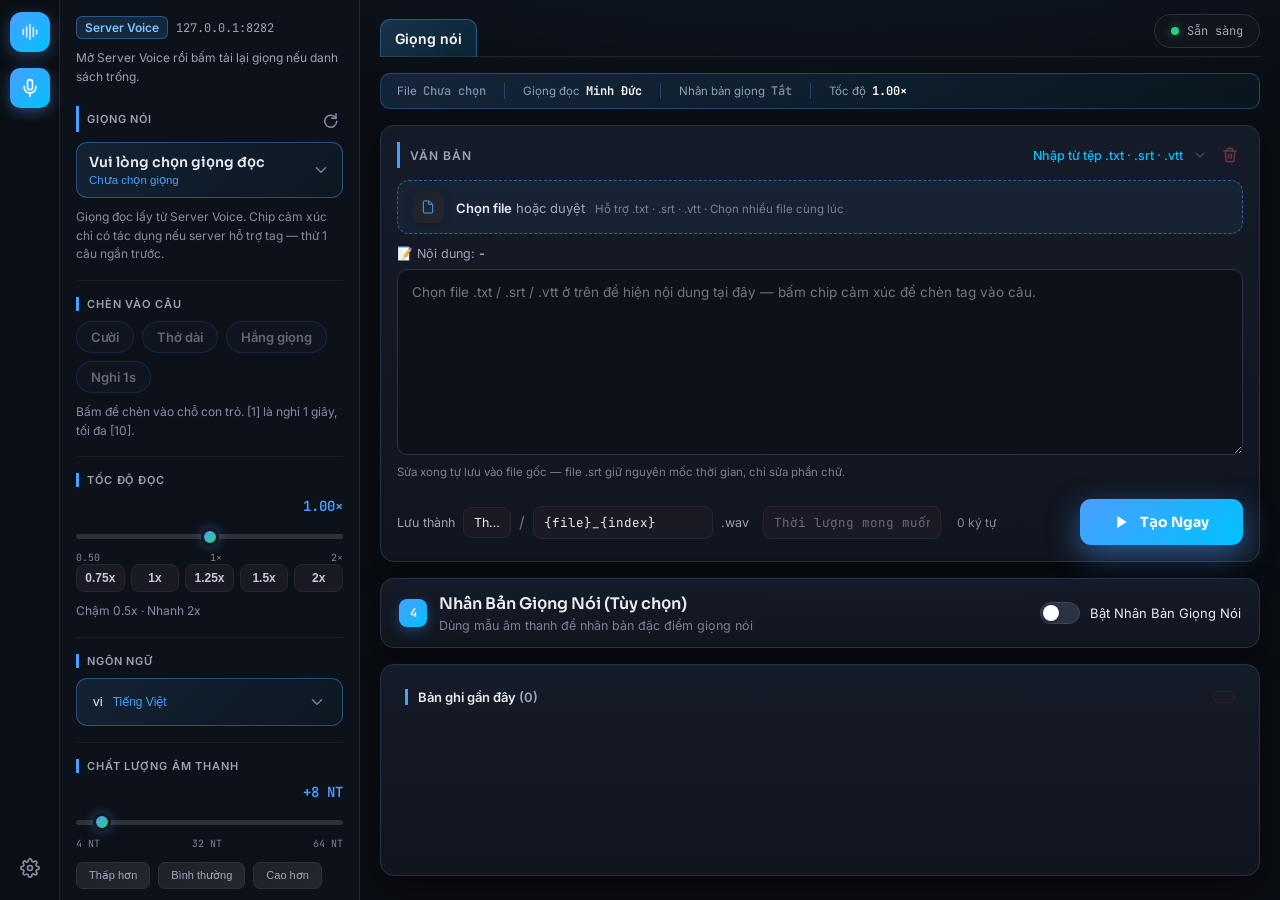
==== web/index.html @ 79638569 "Ghi chu Server Voice chi con cau mo server va tai lai giong" ====
<!DOCTYPE html>
<html lang="vi">

<head>
  <meta charset="UTF-8">
  <meta name="viewport" content="width=device-width, initial-scale=1.0">
  <link rel="preconnect" href="https://fonts.googleapis.com">
  <link
    href="https://fonts.googleapis.com/css2?family=Sora:wght@400;500;600;700&family=Inter:wght@400;500;600&family=JetBrains+Mono:wght@400;500;600&display=swap"
    rel="stylesheet">
  <link rel="stylesheet" href="css/style.css" />
  <link rel="stylesheet" href="css/dialog.css" />
  <link rel="stylesheet" href="https://cdnjs.cloudflare.com/ajax/libs/font-awesome/6.7.2/css/all.min.css">

  <style>
    body {
      opacity: 0;
      transition: opacity 0.4s ease-in;
    }

    body.loaded {
      opacity: 1;
    }
  </style>
</head>

<body>
  <div class="app rs-scope vn-app">

    <!-- Rail trái kiểu app VieNeu -->
    <aside class="vn-rail">
      <div class="brand-mark vn-rail-logo">
        <svg viewBox="0 0 24 24" fill="none">
          <path d="M8 6v12M4 9v6M12 3v18M16 7v10M20 10v4" stroke="currentColor" stroke-width="2" stroke-linecap="round" />
        </svg>
      </div>
      <button type="button" class="vn-rail-btn active" title="Giọng nói">
        <svg viewBox="0 0 24 24" fill="none" stroke="currentColor" stroke-width="2" stroke-linecap="round" stroke-linejoin="round"><path d="M12 2a3 3 0 0 1 3 3v6a3 3 0 0 1-6 0V5a3 3 0 0 1 3-3z"/><path d="M19 10v1a7 7 0 0 1-14 0v-1"/><path d="M12 18v4"/></svg>
      </button>
      <div class="vn-rail-spacer"></div>
      <button type="button" class="vn-rail-btn" title="Cài đặt" onclick="showFolderDialog()">
        <svg viewBox="0 0 24 24" fill="none" stroke="currentColor" stroke-width="2" stroke-linecap="round" stroke-linejoin="round"><circle cx="12" cy="12" r="3"/><path d="M19.4 15a1.65 1.65 0 0 0 .33 1.82l.06.06a2 2 0 1 1-2.83 2.83l-.06-.06a1.65 1.65 0 0 0-1.82-.33 1.65 1.65 0 0 0-1 1.51V21a2 2 0 1 1-4 0v-.09A1.65 1.65 0 0 0 9 19.4a1.65 1.65 0 0 0-1.82.33l-.06.06a2 2 0 1 1-2.83-2.83l.06-.06a1.65 1.65 0 0 0 .33-1.82 1.65 1.65 0 0 0-1.51-1H3a2 2 0 1 1 0-4h.09A1.65 1.65 0 0 0 4.6 9a1.65 1.65 0 0 0-.33-1.82l-.06-.06a2 2 0 1 1 2.83-2.83l.06.06a1.65 1.65 0 0 0 1.82.33H9a1.65 1.65 0 0 0 1-1.51V3a2 2 0 1 1 4 0v.09a1.65 1.65 0 0 0 1 1.51 1.65 1.65 0 0 0 1.82-.33l.06-.06a2 2 0 1 1 2.83 2.83l-.06.06a1.65 1.65 0 0 0-.33 1.82V9a1.65 1.65 0 0 0 1.51 1H21a2 2 0 1 1 0 4h-.09a1.65 1.65 0 0 0-1.51 1z"/></svg>
      </button>
    </aside>

    <!-- Sidebar trái kiểu app VieNeu -->
    <aside class="vn-sidebar">
      <div class="vn-server">
        <span class="vn-badge">Server Voice</span>
        <span class="vn-server-addr">127.0.0.1:8282</span>
      </div>
      <div class="vn-server-note">Mở Server Voice rồi bấm tải lại giọng nếu danh sách trống.</div>

      <section class="vn-sec">
        <div class="vn-sec-title">Giọng nói <span id="voiceCount"></span><div class="voice-reload-btn" onclick="ReloadCloneVoice()" title="Tải lại danh sách giọng">
                  <svg width="20" height="20" viewBox="0 0 24 24" fill="none" xmlns="http://www.w3.org/2000/svg">
                    <path d="M20 11a8 8 0 1 0 1 4" stroke="currentColor" stroke-width="2" stroke-linecap="round"></path>
                    <path d="M20 5v6h-6" stroke="currentColor" stroke-width="2" stroke-linecap="round" stroke-linejoin="round"></path>
                  </svg>
                </div></div>
<div class="voice-dropdown" id="voiceDropdown" style="display: flex; justify-content: center; align-items: center;">
                <button type="button" class="voice-select-btn" id="voiceSelectBtn" onclick="toggleVoiceDropdown()">
                  <span class="voice-select-current">
                    <span class="voice-select-name" id="voiceSelectName">Vui lòng chọn giọng đọc</span>
                    <span class="voice-select-tag" id="voiceSelectTag">Chưa chọn giọng</span>
                  </span>
                  <svg class="voice-select-chevron" viewBox="0 0 24 24" fill="none">
                    <path d="M6 9l6 6 6-6" stroke="currentColor" stroke-width="2" stroke-linecap="round"
                      stroke-linejoin="round" />
                  </svg>
                </button>
                <div class="voice-select-panel" id="voiceCloneSelectPanel">
                </div>
                
              </div>
        <div class="vn-sec-desc">Giọng đọc lấy từ Server Voice. Chip cảm xúc chỉ có tác dụng nếu server hỗ trợ tag — thử 1 câu ngắn trước.</div>
      </section>

      <section class="vn-sec">
        <div class="vn-sec-title">Chèn vào câu</div>
<div class="emotion-chips">
                <button type="button" class="emotion-chip" onclick="insertEmotionTag('[cười]')" disabled>Cười</button>
                <button type="button" class="emotion-chip" onclick="insertEmotionTag('[thở dài]')" disabled>Thở dài</button>
                <button type="button" class="emotion-chip" onclick="insertEmotionTag('[hắng giọng]')" disabled>Hắng giọng</button>
                <button type="button" class="emotion-chip" onclick="insertEmotionTag('[1]')" disabled>Nghỉ 1s</button>
              </div>
        <div class="vn-sec-desc">Bấm để chèn vào chỗ con trỏ. [1] là nghỉ 1 giây, tối đa [10].</div>
      </section>

      <section class="vn-sec">
        <div class="vn-sec-title">Tốc độ đọc</div>
<div class="slider-block" id="speedBlock" style="padding: 0 10px 0 10px;">
                  <div class="field-top">
                    <span class="slider-value" id="speedVal">1.00×</span>
                  </div>
                  <input type="range" id="speedSlider" min="0.0" max="2" step="0.05" value="1"
                    oninput="updateSpeed(this.value)">
                  <div class="slider-scale"><span>0.50</span><span>1×</span><span>2×</span></div>
                  <div class="vn-presets">
                    <button type="button" class="vn-preset" onclick="setSpeed(0.75)">0.75x</button>
                    <button type="button" class="vn-preset" onclick="setSpeed(1)">1x</button>
                    <button type="button" class="vn-preset" onclick="setSpeed(1.25)">1.25x</button>
                    <button type="button" class="vn-preset" onclick="setSpeed(1.5)">1.5x</button>
                    <button type="button" class="vn-preset" onclick="setSpeed(2)">2x</button>
                  </div>
                </div>
        <div class="vn-sec-desc">Chậm 0.5x · Nhanh 2x</div>
      </section>

      

      

      <section class="vn-sec">
        <div class="vn-sec-title">Ngôn ngữ</div>
<div class="slider-block" id="speedBlock" style="padding: 0 10px 0 10px;">
                  <div class="voice-dropdown" id="voiceLagDropdown">
                <button type="button" class="voice-select-btn" id="lagSelectBtn" onclick="toggleLagDropdown()">
                  <span class="voice-select-current">
                    <span class="voice-select-lag" id="lagSelectName">vi</span>
                    <span class="voice-select-tag" id="lagSelectTag">Tiếng Việt</span>
                  </span>
                  <svg class="voice-select-chevron" viewBox="0 0 24 24" fill="none">
                    <path d="M6 9l6 6 6-6" stroke="currentColor" stroke-width="2" stroke-linecap="round"
                      stroke-linejoin="round" />
                  </svg>
                </button>
                <div class="voice-select-panel" id="voiceSelectPanel">
                  <div class="lag-option selected" data-lag="vi" data-tag="Tiếng Việt"
                    onclick="pickLag(this)"><span class="voice-name">Tiếng Việt</span></div>
                  <div class="lag-option" data-lag="en" data-tag="Tiếng Anh"
                    onclick="pickLag(this)"><span class="voice-name">Tiếng Anh</span></div>
                  <div class="lag-option" data-lag="ja" data-tag="Tiếng Nhật"
                    onclick="pickLag(this)"><span class="voice-name">Tiếng Nhật</span></div>
                  <div class="lag-option" data-lag="ko" data-tag="Tiếng Hàn"
                    onclick="pickLag(this)"><span class="voice-name">Tiếng Hàn</span></div>
                  <div class="lag-option" data-lag="id" data-tag="Tiếng Indonesia"
                    onclick="pickLag(this)"><span class="voice-name">Tiếng Indonesia</span></div>
                  <div class="lag-option" data-lag="zh" data-tag="Tiếng Trung"
                    onclick="pickLag(this)"><span class="voice-name">Tiếng Trung</span></div>
                  <div class="lag-option" data-lag="th" data-tag="Tiếng Thái"
                    onclick="pickLag(this)"><span class="voice-name">Tiếng Thái</span></div>
                

                </div>
              </div>
                </div>
      </section>

      <section class="vn-sec">
        <div class="vn-sec-title">Chất lượng âm thanh</div>
<div class="slider-block">
                  <div class="field-top">
                    <span class="slider-value" id="numStepVal">+8 NT</span>
                  </div>
                  <input type="range" id="NumStepSlider" min="4" max="64" step="1" value="8"
                    oninput="updateNumStep(this.value)">
                  <div class="slider-scale"><span>4 NT</span><span>32 NT</span><span>64 NT</span></div>
                  <div class="preset-row">
                    <button class="preset-btn" onclick="setNumStep(6)">Thấp hơn</button>
                    <button class="preset-btn" onclick="setNumStep(32)">Bình thường</button>
                    <button class="preset-btn" onclick="setNumStep(40)">Cao hơn</button>
                  </div>
                </div>
      </section>
    </aside>

    <!-- Cột chính kiểu app VieNeu -->
    <main class="vn-main">
      <div class="vn-tabs">
        <button type="button" class="vn-tab active">Giọng nói</button>
        <div class="vn-tabs-right">
<div class="status-pill"><span class="status-dot" id="statusDot"></span><span id="statusText">Sẵn sàng</span>
        </div>
        </div>
      </div>

      <div class="vn-summary">
<div class="summary-row">
            <span class="summary-label">File</span>
            <span class="summary-value muted" id="sumFile">Chưa chọn</span>
          </div>
<div class="summary-row">
            <span class="summary-label">Giọng đọc</span>
            <span class="summary-value" id="sumVoice">Minh Đức</span>
          </div>
<div class="summary-row">
            <span class="summary-label">Nhân bản giọng</span>
            <span class="summary-value muted" id="sumClone">Tắt</span>
          </div>

<div class="summary-row">
            <span class="summary-label">Tốc độ</span>
            <span class="summary-value" id="sumSpeed">1.00×</span>
          </div>



      </div>

      <section class="vn-text-card">
        <div class="vn-text-head">
          <span>Văn bản</span>
          <div class="vn-text-actions">
            <a class="vn-import-link" onclick="pickFileSub()">Nhập từ tệp .txt · .srt · .vtt</a>
            <button type="button" id="btnExpandFileList" class="vn-head-icon-btn" title="Xem toàn bộ danh sách" onclick="toggleFileListExpand(event)" disabled>
              <svg viewBox="0 0 24 24" fill="none" stroke="currentColor" stroke-width="2.4" stroke-linecap="round" stroke-linejoin="round"><path d="M6 9l6 6 6-6"/></svg>
            </button>
            <button type="button" id="btnDeleteAllFiles" class="vn-head-icon-btn danger" title="Xóa tất cả file" onclick="clearFile(event)" disabled>
              <svg viewBox="0 0 24 24" fill="none" stroke="currentColor" stroke-width="2.4" stroke-linecap="round" stroke-linejoin="round"><path d="M3 6h18"/><path d="M8 6V4a2 2 0 0 1 2-2h4a2 2 0 0 1 2 2v2"/><path d="M19 6l-1 14a2 2 0 0 1-2 2H8a2 2 0 0 1-2-2L5 6"/><path d="M10 11v6"/><path d="M14 11v6"/></svg>
            </button>
          </div>
        </div>
<div class="dropzone" id="dropzone" onclick="pickFileSub()">
              <div id="dzEmpty" style="display:flex;align-items:center;gap:12px;width:100%;">
                <div class="dz-icon">
                  <svg viewBox="0 0 24 24" fill="none">
                    <path d="M14 3H6a1 1 0 00-1 1v16a1 1 0 001 1h12a1 1 0 001-1V8l-5-5z" stroke="currentColor"
                      stroke-width="1.5" />
                    <path d="M13 3v5h5" stroke="currentColor" stroke-width="1.5" />
                  </svg>
                </div>
                <div>
                  <div class="dz-text-main"><b>Chọn file</b> hoặc duyệt</div>
                  <div class="dz-hint">Hỗ trợ .txt · .srt · .vtt · Chọn nhiều file cùng lúc</div>
                </div>
              </div>
              
              <div id="dzFilledList" style="display:none; flex-direction:column; width:100%; gap:8px;"></div>
            </div>
<div class="content-editor" id="contentEditorWrap">
              <div class="content-editor-head">
                <span class="content-editor-title">📝 Nội dung: <b id="contentEditorFile">-</b></span>
                <span class="content-editor-saved" id="contentEditorSaved"></span>
              </div>
              <textarea id="contentEditor" rows="6" spellcheck="false"
                placeholder="Chọn file .txt / .srt / .vtt ở trên để hiện nội dung tại đây — bấm chip cảm xúc để chèn tag vào câu."></textarea>
              <div class="content-editor-note">Sửa xong tự lưu vào file gốc — file .srt giữ nguyên mốc thời gian, chỉ sửa phần chữ.</div>
            </div>
        <div class="vn-save-row">
          <div class="vn-save-left">
            <span class="vn-save-label">Lưu thành</span>
            <span class="vn-save-folder" id="outputPath">Thư mục chính</span>
            <span class="vn-save-sep">/</span>
            <input type="text" class="vn-filename" id="namePattern" value="{file}_{index}" spellcheck="false">
            <span class="vn-save-ext">.wav</span>
            <input type="text" class="vn-duration-mini" id="durationInputSave" placeholder="Thời lượng mong muốn" title="Thời lượng mong muốn — vd: 1:30 hoặc 90 (giây)" spellcheck="false" oninput="syncDurationFromSave(this.value)">
          </div>
          <div class="vn-save-right">
            <span class="vn-charcount" id="charCount">0 ký tự</span>
<div class="wave idle" id="wave"></div>
<button class="generate-btn vn-generate" id="genBtn" onclick="runGenerate()">
            <svg viewBox="0 0 24 24" fill="none">
              <path d="M5 3l14 9-14 9V3z" fill="currentColor" />
            </svg>
            <span id="genLabel">Tạo Ngay</span>
          </button>
          </div>
        </div>
        
      </section>

<div class="card vn-clone-full">
            <div class="card-head vn-clone-head">
              <div class="step-num">4</div>
              <div class="card-head-text">
                <div class="card-title">Nhân Bản Giọng Nói (Tùy chọn)</div>
                <div class="card-desc">Dùng mẫu âm thanh để nhân bản đặc điểm giọng nói</div>
              </div>
            
              <div class="vn-clone-toggles">
                <label class="clone-toggle">
              <input type="checkbox" id="enableClone" onchange="toggleClone()" />
              <span>Bật Nhân Bản Giọng Nói</span>
            </label>
                
              </div>
            </div>
              
            
            <div id="cloneForm">
              <div class="clone-form-inner">
              <div class="clone-box">
                <div class="clone-row">
                  <div class="clone-dropzone" onclick="pickCloneAudio()">
                <div id="cloneEmpty">
                  <div class="clone-file">
                    <div class="clone-icon">
                      <svg viewBox="0 0 24 24" fill="none" width="18" height="18">
                        <path d="M12 3v12" stroke="currentColor" stroke-width="2" stroke-linecap="round" />
                        <path d="M8 7h8" stroke="currentColor" stroke-width="2" />
                        <path d="M5 19h14" stroke="currentColor" stroke-width="2" />
                      </svg>
                    </div>
                    <div>
                      <div class="clone-name">Chọn Mẫu Âm Thanh</div>
                      <div class="clone-meta">.wav · .mp3 · .m4a</div>
                    </div>
                  </div>
                </div>
                <div id="cloneFilled" style="display:none">
                  <div class="clone-file">
                    <div class="clone-icon">
                      <svg viewBox="0 0 24 24" fill="none" width="18" height="18">
                        <path d="M9 18V5l12-2v13" stroke="currentColor" stroke-width="2" />
                        <circle cx="6" cy="18" r="3" stroke="currentColor" stroke-width="2" />
                      </svg>
                    </div>
                    <div>
                      <div class="clone-name" id="cloneFileName">-</div>
                      <div class="clone-meta" id="cloneFileMeta">-</div>
                    </div>
                  </div>
                </div>
              </div>
                  <textarea id="refText" class="name-pattern"
                  placeholder="Nhập nội dung được đọc trong mẫu âm thanh..."></textarea>
                </div>
              </div>
              <div class="clone-box">
                <label class="clone-toggle" style="margin-bottom: 10px;">
              <input type="checkbox" id="enableSaveClone" onchange="toggleSaveClone()" disabled />
              <span>Lưu Mẫu clone giọng</span>
            </label>
                <div id="cloneSaveFields">
                  <div class="clone-name-wrap">
                    <input type="text" class="rs-source-input" id="nameSaveClone"  placeholder="Nhập tên giọng nói"/>
                  </div>
                </div>
              </div>
            
              </div>
            </div>
          </div>

      <section class="vn-recent card">
        <div class="vn-recent-head">
          <span>Bản ghi gần đây <span id="recentCount">(0)</span></span>
          <span class="vn-recent-path" id="recentPath" title="Mở thư mục" onclick="openRecentFolder()"></span>
        </div>
        <div class="status-log active" id="statusLog">
<div class="progress-wrap" id="progressWrap">
              <div class="progress-label"><span id="progressText">Đang xử lý…</span><span id="progressPct">0%</span>
              </div>
              <div class="progress-track">
                <div class="progress-fill" id="progressFill"></div>
              </div>
            </div>
<div class="error-banner" id="errorBanner"></div>
        </div>
        <div class="vn-recent-list" id="recentList"></div>
      </section>

      

      
    </main>
  </div>


  <!--Dialog-->
  <div class="rs-modal" id="folderDialog">

    <div class="rs-modal-box">

      <div class="folder-item">
        <div class="folder-group-title" style="margin-bottom: 5px;">
          📦 Thư mục Download
        </div>

        <div class="folder-input-row">

          <input id="folderfolderDownload" readonly="">

          <button onclick="chooseFolder('folderfolderDownload')">
            Chọn
          </button>

          <button onclick="openFolder('folderfolderDownload')">
            Mở
          </button>

        </div>
      </div>
      <div class="folder-group folder-group-full" style="margin-bottom: 10px;">
          <div class="folder-item" style="margin-bottom: 0px;">
            <label>Gemini API key (dạng AQ. từ AI Studio)</label>
            <div class="folder-input-row">
              <select id="geminiModel" title="Model Gemini" style="height:36px;min-width:170px;background:#2b3140;color:#fff;border:1px solid #343b48;border-radius:8px;padding:0 8px;">
                <option value="gemini-3.7-flash" selected>Gemini 3.7 Flash</option>
                <option value="gemini-3.6-flash">Gemini 3.6 Flash</option>
              </select>
              <input id="geminiApiKey" type="password" placeholder="Dán key rồi bấm Lưu key" autocomplete="off">
              <button type="button" onclick="saveGeminiApiKey()">Lưu key</button>
            </div>
          </div>
        </div>
      <div class="folder-config-grid">

        <!-- Output -->
        <div class="folder-group">

          <div class="folder-group-title">
            📦 Thư mục Output
          </div>

          <div class="folder-item">
            <label>Render Video</label>

            <div class="folder-input-row">
              <input id="folderRenderVideo" readonly>

              <button onclick="chooseFolder('folderRenderVideo')">
                Chọn
              </button>

              <button onclick="openFolder('folderRenderVideo')">
                Mở
              </button>
            </div>
          </div>

          <div class="folder-item">
            <label>Trim Video</label>

            <div class="folder-input-row">
              <input id="folderTrimVideo" readonly>

              <button onclick="chooseFolder('folderTrimVideo')">
                Chọn
              </button>

              <button onclick="openFolder('folderTrimVideo')">
                Mở
              </button>
            </div>
          </div>

          <div class="folder-item">
            <label>Crop Video</label>

            <div class="folder-input-row">
              <input id="folderCropVideo" readonly>

              <button onclick="chooseFolder('folderCropVideo')">
                Chọn
              </button>

              <button onclick="openFolder('folderCropVideo')">
                Mở
              </button>
            </div>
          </div>
          <div class="folder-item">

            <label>Ghép Video</label>

            <div class="folder-input-row">

              <input id="folderMerge" readonly>

              <button onclick="chooseFolder('folderMerge')">
                Chọn
              </button>

              <button onclick="openFolder('folderMerge')">
                Mở
              </button>

            </div>

          </div>
        </div>


        <!-- Audio -->
        <div class="folder-group">

          <div class="folder-group-title">
            🎵 Âm thanh - Hình ảnh
          </div>

          <div class="folder-item">

            <label>Xuất Audio</label>

            <div class="folder-input-row">

              <input id="folderAudio" readonly>

              <button onclick="chooseFolder('folderAudio')">
                Chọn
              </button>

              <button onclick="openFolder('folderAudio')">
                Mở
              </button>

            </div>

          </div>
          <div class="folder-item">

            <label>Image từ Video</label>

            <div class="folder-input-row">

              <input id="folderFrame" readonly>

              <button onclick="chooseFolder('folderFrame')">
                Chọn
              </button>

              <button onclick="openFolder('folderFrame')">
                Mở
              </button>

            </div>

          </div>

          <div class="folder-item rs-disabled">

            <label>Dự phòng</label>

            <div class="folder-input-row">

              <input id="folderImageFromVideo" readonly>

              <button onclick="chooseFolder('folderImageFromVideo')">
                Chọn
              </button>

              <button onclick="openFolder('folderImageFromVideo')">
                Mở
              </button>

            </div>

          </div>

          <div class="folder-item">

            <label>Video từ Image</label>

            <div class="folder-input-row">

              <input id="folderVideoFromImage" readonly>

              <button onclick="chooseFolder('folderVideoFromImage')">
                Chọn
              </button>

              <button onclick="openFolder('folderVideoFromImage')">
                Mở
              </button>

            </div>

          </div>

        </div>


        <!-- Subtitle -->
        <div class="folder-group">

          <div class="folder-group-title" style="margin-bottom: 10px;">
            💬 Subtitle
          </div>

          <div class="folder-item">



            <div class="folder-input-row">

              <input id="folderSubtitle" readonly>

              <button onclick="chooseFolder('folderSubtitle')">
                Chọn
              </button>

              <button onclick="openFolder('folderSubtitle')">
                Mở
              </button>

            </div>

          </div>

        </div>


        <!-- Image -->
        <div class="folder-group">

          <div class="folder-group-title" style="margin-bottom: 10px;">
            🖼 Voice -Subtitle
          </div>
          <div class="folder-item">
            <div class="folder-input-row">

              <input id="folderVoiceSubtitle" readonly>

              <button onclick="chooseFolder('folderVoiceSubtitle')">
                Chọn
              </button>

              <button onclick="openFolder('folderVoiceSubtitle')">
                Mở
              </button>

            </div>



          </div>


        </div>



        <div class="folder-option">

          <label>

            <input type="checkbox" id="autoSubFolder">

            Tự động tạo thư mục con theo tên Project

          </label>

        </div>

        <div class="folder-footer">

          <button class="rs-btn rs-btn-danger" onclick="closeFolderDialog()">
            Hủy
          </button>

          <button class="rs-btn rs-btn-primary" onclick="saveFolderConfig()">
            Lưu cấu hình
          </button>

        </div>
      </div>
    </div>
  </div>
  <!--Dialog Confim-->
  <div class="rs-dialog" id="confirmDialog">
    <div class="rs-dialog-box">
      <div class="rs-dialog-title">Xác nhận</div>

      <div class="rs-dialog-body">
        Bạn có chắc muốn xóa tất cả nội dung?
      </div>

      <div class="rs-dialog-actions">
        <button class="rs-btn-confim rs-btn-cancel" id="confirmCancel">
          Hủy
        </button>

        <button class="rs-btn-confim rs-btn-danger" id="confirmOk">
          Xóa
        </button>
      </div>
    </div>
  </div>
  <!--Dialog OK-->
  <div class="rs-dialog" id="okDialog">
    <div class="rs-dialog-box">
      <div class="rs-dialog-title">Thông báo!</div>

      <div class="rs-dialog-body">
        Bạn có chắc muốn xóa tất cả nội dung?
      </div>

      <div class="rs-dialog-actions">
        <button class="rs-btn-confim rs-btn-danger" id="okCancel">
          Hủy
        </button>

        <button class="rs-btn-confim  rs-btn-primary" id="okOk">
          OK
        </button>
      </div>
    </div>
  </div>
  <div id="rsToast" class="rs-toast" role="status" aria-live="polite"></div>

  <!--EDIT Dialog-->

  <!--ADD PhanCanh-->
  <!--ADD PhanCanh-->
  <script>
    let systemFonts = [];
    let apiReady = false;
    // async function waitPywebview() {

    //     while (!window.pywebview || !window.pywebview.api) {
    //         await new Promise(r => setTimeout(r, 500));
    //     }

    //     systemFonts = await pywebview.api.get_system_fonts();

    //     console.log("Fonts:", systemFonts);
    // }
    async function loadFonts() {
        if (apiReady) return; // tránh gọi 2 lần
        apiReady = true;
        try {
            systemFonts = await window.pywebview.api.get_system_fonts();
            console.log("Fonts:", systemFonts);
           await getCloneConfig()
           try {
               const fc = await window.pywebview.api.get_folder_config();
               const out = fc && fc.voice_subtitle ? fc.voice_subtitle : '';
               const op = document.getElementById('outputPath');
               if (op && out) op.textContent = out;
               const rp = document.getElementById('recentPath');
               if (rp && out) rp.textContent = out;
           } catch (e) {}
           if (typeof refreshRecentList === 'function') refreshRecentList();
            // onFontsLoaded(); // gọi hàm xử lý UI của bạn ở đây
        } catch (err) {
            apiReady = false; // cho phép thử lại nếu lỗi
        }
    }
  window.addEventListener("pywebviewready", loadFonts);

    window.addEventListener("DOMContentLoaded", () => {

        requestAnimationFrame(() => {
            document.body.classList.add("loaded");
        });

    });
  </script>
  <script src="/js/main.js"></script>
  <!-- <script src="https://unpkg.com/moveable/dist/moveable.min.js"></script> -->


  <script>

    async function getCloneConfig() {


      try {

        // gọi python lấy config
        let config = await window.pywebview.api.get_clone_config();
        if (config) {
            renderCloneVoices(config);
        }
      }
      catch (e) {
          showCheck("Sever Voice chưa được mở. Vui lòng tắt app. Mở Sever rồi mở lại App để sử dụng!", () => {
        });

      }
    }

    async function showFolderDialog() {


      try {

        // gọi python lấy config
        let config = await window.pywebview.api.get_folder_config();


        if (config) {

          document.getElementById("folderfolderDownload").value =
            config.download_video || "";

          document.getElementById("folderRenderVideo").value =
            config.render_video || "";


          document.getElementById("folderTrimVideo").value =
            config.trim_video || "";


          document.getElementById("folderCropVideo").value =
            config.crop_video || "";


          document.getElementById("folderAudio").value =
            config.audio || "";


          document.getElementById("folderSubtitle").value =
            config.subtitle || "";


          document.getElementById("folderFrame").value =
            config.frame_image || "";


          document.getElementById("folderImageFromVideo").value =
            config.image_from_video || "";


          document.getElementById("folderVideoFromImage").value =
            config.video_from_image || "";


          document.getElementById("folderMerge").value =
            config.merge_video || "";

          document.getElementById("folderVoiceSubtitle").value =
            config.voice_subtitle || "";
          document.getElementById("autoSubFolder").checked =
            config.auto_sub_folder || false;


        }

        if (typeof loadTranslateSettings === "function") {
          await loadTranslateSettings();
        }

      }
      catch (e) {

        console.error("Load folder config error:", e);

      }



      // cuối cùng mới mở dialog
      document
        .getElementById("folderDialog")
        .classList.add("show");

    }
    function closeFolderDialog() {

      document
        .getElementById("folderDialog")
        .classList.remove("show");

    }
    async function saveFolderConfig() {

      let config = {
        download_video: document.getElementById("folderfolderDownload").value,
        render_video: document.getElementById("folderRenderVideo").value,
        trim_video: document.getElementById("folderTrimVideo").value,
        crop_video: document.getElementById("folderCropVideo").value,
        audio: document.getElementById("folderAudio").value,
        subtitle: document.getElementById("folderSubtitle").value,
        frame_image: document.getElementById("folderFrame").value,
        image_from_video: document.getElementById("folderImageFromVideo").value,
        video_from_image: document.getElementById("folderVideoFromImage").value,
        merge_video: document.getElementById("folderMerge").value,
        voice_subtitle: document.getElementById("folderVoiceSubtitle").value,
        auto_sub_folder: document.getElementById("autoSubFolder").checked,

      };


      console.log(config);


      let result = await window.pywebview.api.save_folder_config(config);


      if (result) {


        closeFolderDialog();

      }
      else {


      }

    }


    async function chooseFolder(id) {

      const path = await window.pywebview.api.pick_output_folder();

      if (path) {

        document.getElementById(id).value = path;

      }

    }
    async function openFolder(id) {

      const path = document.getElementById(id).value;

      if (path) {

        await window.pywebview.api.open_folder(path);

      }

    }
    function showNote(){
        showConfirm("Chưa có đâu. Đợi đi em zai", () => {
        // e.preventDefault();
    });
    }

      
  </script>

</body>

</html>
---- web/css/style.css ----
:root{
    --bg-primary:#0f1419;
    --bg-secondary:#1c1f26;
    --bg-tertiary:#24272d;
    --panel:#16191e;
    --panel-hover:#1e2129;
    --border-primary:#2d3139;
    --border-secondary:#1f2329;
    --text-primary:#e8eaef;
    --text-secondary:#a0a8b8;
    --text-tertiary:#7a8291;
    --accent-blue:#4a9eff;
    --accent-blue-dark:#2980ff;
    --accent-cyan:#00c2ff;
    --accent-teal:#26d07c;
    --accent-amber:#ffb338;
    --accent-red:#ff6b6b;
    --shadow-sm:0 2px 8px rgba(0,0,0,0.25);
    --shadow-md:0 8px 24px rgba(0,0,0,0.35);
    --shadow-lg:0 16px 48px rgba(0,0,0,0.45);
    --transition-fast:0.12s ease;
    --transition-smooth:0.3s ease;
  }

  * {
    box-sizing: border-box;
    margin: 0;
    padding: 0;
  }

  html, body {
    height: 100%;
    width: 100%;
    overflow: hidden;
  }

  body {
    background: linear-gradient(135deg, var(--bg-primary) 0%, #1a1f2e 50%, var(--bg-primary) 100%);
    color: var(--text-primary);
    font-family: 'Inter', sans-serif;
    -webkit-font-smoothing: antialiased;
    -moz-osx-font-smoothing: grayscale;
    display: flex;
    flex-direction: column;
  }
a[href] {
    color: #00c2ff;
    text-decoration: none;
    transition: all var(--transition-fast);
  }
  .app {
    flex: 1;
    display: flex;
    flex-direction: column;
    padding: 24px 32px;
    overflow: hidden;
  }

  /* ==================== TOPBAR / HERO (kiểu VieNeu: hộp header gradient) ==================== */
  .topbar {
    display: flex;
    align-items: center;
    justify-content: space-between;
    gap: 16px;
    margin-bottom: 16px;
    padding: 20px 24px;
    background: linear-gradient(135deg, #0f172a 0%, #1e293b 100%);
    border: 1px solid var(--border-primary);
    border-radius: 14px;
    box-shadow: var(--shadow-md);
    animation: slideDown 0.5s ease;
  }

  @keyframes slideDown {
    from {
      opacity: 0;
      transform: translateY(-12px);
    }
    to {
      opacity: 1;
      transform: translateY(0);
    }
  }

  .brand {
    display: flex;
    align-items: center;
    gap: 14px;
  }

  .brand-mark {
    width: 40px;
    height: 40px;
    border-radius: 12px;
    background: linear-gradient(135deg, var(--accent-blue) 0%, var(--accent-teal) 100%);
    display: flex;
    align-items: center;
    justify-content: center;
    flex-shrink: 0;
    box-shadow: var(--shadow-md);
    animation: pulse 3s ease-in-out infinite;
  }

  @keyframes pulse {
    0%, 100% { box-shadow: var(--shadow-md); }
    50% { box-shadow: 0 8px 32px rgba(74, 158, 255, 0.3); }
  }

  .brand-mark svg {
    width: 20px;
    height: 20px;
    stroke: white;
  }

  .brand-text .title {
    font-family: 'Sora', sans-serif;
    font-weight: 700;
    font-size: 26px;
    letter-spacing: -0.5px;
    background: linear-gradient(45deg, #60a5fa 0%, #22d3ee 100%);
    -webkit-background-clip: text;
    -webkit-text-fill-color: transparent;
    background-clip: text;
  }

  .brand-text .sub {
    font-size: 12.5px;
    color: #94a3b8;
    margin-top: 4px;
  }

  /* Hàng thông tin dưới tiêu đề hero (kiểu model-card của VieNeu) */
  .hero-info {
    display: flex;
    flex-wrap: wrap;
    gap: 6px 18px;
    margin-top: 10px;
    font-size: 12px;
    color: #94a3b8;
  }

  .hero-info-item {
    display: flex;
    align-items: center;
    gap: 6px;
    white-space: nowrap;
  }

  /* ==================== TIPS BANNER (kiểu warning-banner của VieNeu, nền tối) ==================== */
  .tips-banner {
    background: rgba(255, 179, 56, 0.07);
    border: 1px solid rgba(255, 179, 56, 0.25);
    border-radius: 12px;
    padding: 14px 16px;
    margin-bottom: 16px;
    animation: fadeInUp 0.6s ease backwards 0.05s;
  }

  .tips-banner-title {
    color: var(--accent-amber);
    font-weight: 700;
    font-size: 14px;
    display: flex;
    align-items: center;
    gap: 8px;
    margin-bottom: 10px;
  }

  .tips-banner-grid {
    display: flex;
    gap: 12px;
    flex-wrap: wrap;
  }

  .tips-banner-item {
    flex: 1;
    min-width: 240px;
    background: rgba(255, 179, 56, 0.08);
    padding: 10px 12px;
    border-radius: 8px;
    border: 1px solid rgba(255, 179, 56, 0.18);
  }

  .tips-banner-item strong {
    color: #fcd34d;
    display: block;
    margin-bottom: 4px;
    font-size: 12.5px;
  }

  .tips-banner-content {
    color: #d8c9a3;
    font-size: 12px;
    line-height: 1.55;
  }

  .tips-banner-content b {
    color: #fde68a;
  }

  /* Caption trên từng ô điều khiển (kiểu field-caption của VieNeu) */
  .field-caption { margin: 4px 0 8px 0; }
  .field-caption p { margin: 0; font-size: 12.5px; color: var(--text-secondary); font-weight: 500; }

  .status-pill {
    display: flex;
    align-items: center;
    gap: 8px;
    font-size: 12px;
    color: var(--text-secondary);
    padding: 9px 16px;
    border: 1px solid var(--border-primary);
    border-radius: 20px;
    font-family: 'JetBrains Mono', monospace;
    background: rgba(20, 25, 32, 0.6);
    backdrop-filter: blur(10px);
    transition: all var(--transition-fast);
    height: 40px;
    max-width: min(520px, 46vw);
  }

  #statusText {
    overflow: hidden;
    text-overflow: ellipsis;
    white-space: nowrap;
  }

  .status-pill:hover {
    border-color: var(--accent-blue);
    box-shadow: 0 0 16px rgba(74, 158, 255, 0.2);
  }

  .status-dot {
    width: 8px;
    height: 8px;
    border-radius: 50%;
    background: var(--accent-teal);
    box-shadow: 0 0 8px rgba(38, 208, 124, 0.5);
    animation: glow 2s ease-in-out infinite;
  }

  .status-dot.busy {
    background: var(--accent-amber);
    box-shadow: 0 0 8px rgba(255, 179, 56, 0.5);
  }

  .status-dot.error {
    background: var(--accent-red);
    box-shadow: 0 0 8px rgba(255, 107, 107, 0.5);
  }

  @keyframes glow {
    0%, 100% { box-shadow: 0 0 8px currentColor; }
    50% { box-shadow: 0 0 16px currentColor; }
  }

  /* ==================== GRID & STACK ==================== */
  .grid {
    display: grid;
    grid-template-columns: 1fr 380px;
    gap: 24px;
    flex: 1;
    min-height: 0;
    /* overflow-y: auto; */
    padding-right: 8px;
  }

  .grid::-webkit-scrollbar {
    width: 4px;
  }

  .grid::-webkit-scrollbar-track {
    background: transparent;
  }

  .grid::-webkit-scrollbar-thumb {
    background: var(--border-primary);
    border-radius: 4px;
    transition: background var(--transition-fast);
  }

  .grid::-webkit-scrollbar-thumb:hover {
    background: var(--text-tertiary);
  }

  .tabs {
    display: flex;
    gap: 12px;
    flex-wrap: wrap;
  }

  .tab-btn {
    border: 1px solid var(--border-primary);
    background: linear-gradient(135deg, var(--panel-hover) 0%, var(--bg-tertiary) 100%);
    color: var(--text-primary);
    padding: 12px 18px;
    border-radius: 25px;
    cursor: pointer;
    transition: all var(--transition-fast);
    font-weight: 600;
  }

  .tab-btn:hover {
    border-color: var(--accent-blue);
    transform: translateY(-1px);
  }

  .tab-btn.active {
    border-color: transparent;
    /* box-shadow: 0 8px 20px rgba(74, 158, 255, 0.18); */
    background: rgba(0, 182, 227, .12);
    color: var(--accent);
    border: 1px solid rgba(0, 182, 227, .28);
  }

  .tab-panel {
    display: none;
    animation: fadeInUp 0.4s ease backwards;
    min-height: 0;
    flex: 1;
    overflow: hidden;
  }

  .tab-panel.active {
    display: flex;
    flex-direction: column;
  }

  .dual-col-row {
    display: grid;
    grid-template-columns: repeat(2, minmax(0, 1fr));
    gap: 24px;
    align-items: start;
  }
  .tree-col-row {
    display: grid;
    grid-template-columns: minmax(0, 2fr) minmax(0, 1fr);
    gap: 24px;
    align-items: start;
  }
  @media (max-width: 1024px) {
    .dual-col-row {
      grid-template-columns: 1fr;
    }
  }
    @media (max-width: 1024px) {
    .tree-col-row {
      grid-template-columns: 1fr;
    }
  }

  @media (max-width: 1024px) {
    .grid {
      grid-template-columns: 1fr;
    }
  }

  .stack {
    display: flex;
    flex-direction: column;
    gap: 18px;
    overflow-y: auto;
    padding-right: 8px;
  }

  .stack::-webkit-scrollbar {
    width: 4px;
  }

  .stack::-webkit-scrollbar-thumb {
    background: var(--border-primary);
    border-radius: 3px;
  }

  /* ==================== CARD ==================== */
  .card {
    background: linear-gradient(135deg, var(--panel) 0%, var(--bg-tertiary) 100%);
    border: 1px solid var(--border-primary);
    border-radius: 14px;
    padding: 24px;
    box-shadow: var(--shadow-sm);
    transition: all var(--transition-smooth);
    animation: fadeInUp 0.6s ease backwards;
  }

  @keyframes fadeInUp {
    from {
      opacity: 0;
      transform: translateY(16px);
    }
    to {
      opacity: 1;
      transform: translateY(0);
    }
  }

  .card:hover {
    border-color: var(--border-primary);
    box-shadow: var(--shadow-md);
    transform: translateY(-2px);
  }

  .card-head {
    display: flex;
    align-items: baseline;
    gap: 12px;
    margin-bottom: 18px;
  }

  .step-num {
    font-family: 'JetBrains Mono', monospace;
    font-size: 12px;
    color: white;
    background: linear-gradient(135deg, #4a9eff 0%, #00c2ff 100%);
    width: 28px;
    height: 28px;
    border-radius: 8px;
    display: flex;
    align-items: center;
    justify-content: center;
    flex-shrink: 0;
    font-weight: 700;
    box-shadow: 0 4px 12px rgba(74, 158, 255, 0.3);
  }

  .card-title {
    font-family: 'Sora', sans-serif;
    font-size: 16px;
    font-weight: 600;
    color: var(--text-primary);
  }

  .card-desc {
    font-size: 12.5px;
    color: var(--text-tertiary);
    margin-top: 2px;
  }

  .card-head-text {
    display: flex;
    flex-direction: column;
    gap: 2px;
  }

  label.field-label {
    display: block;
    font-size: 12px;
    color: var(--text-secondary);
    margin-bottom: 10px;
    font-weight: 500;
    text-transform: uppercase;
    letter-spacing: 0.5px;
  }

  .instruct-select-grid {
    display: grid;
    grid-template-columns: repeat(5, minmax(0, 1fr));
    gap: 12px 14px;
  }
  .instruct-select {
    display: flex;
    flex-direction: column;
    gap: 6px;
    font-size: 11px;
    color: var(--text-secondary);
    font-weight: 500;
  }
  .instruct-select-wide {
    /* grid-column: 1 / -1;
    max-width: 50%; */
  }
  .instruct-select .rs-select-field {
    height: 38px;
    padding-right: 28px;
  }
  @media (max-width: 1024px) {
    .instruct-select-grid {
      grid-template-columns: repeat(2, minmax(0, 1fr));
    }
    .instruct-select-wide {
      max-width: none;
    }
  }

  /* ==================== DROPZONE ==================== */
  .dropzone {
    border: 2px dashed var(--border-primary);
    border-radius: 12px;
    padding: 24px;
    text-align: center;
    cursor: pointer;
    transition: all var(--transition-smooth);
    position: relative;
    background: rgba(45, 49, 57, 0.3);
  }

  .dropzone:hover {
    border-color: var(--accent-blue);
    background: rgba(74, 158, 255, 0.08);
  }

  .dropzone.has-file {
    border: 2px solid var(--accent-teal);
    background: rgba(38, 208, 124, 0.08);
    text-align: left;
    padding: 16px 18px;
    display: flex;
    align-items: center;
    gap: 14px;
  }

  .dz-icon {
    width: 40px;
    height: 40px;
    border-radius: 10px;
    background: linear-gradient(135deg, var(--panel-hover) 0%, var(--bg-tertiary) 100%);
    display: flex;
    align-items: center;
    justify-content: center;
    flex-shrink: 0;
    color: var(--accent-blue);
    box-shadow: var(--shadow-sm);
  }

  .dz-icon svg {
    width: 18px;
    height: 18px;
  }

  .dz-text-main {
    font-size: 13px;
    color: var(--text-secondary);
  }

  .dz-text-main b {
    color: var(--text-primary);
    font-weight: 600;
  }

  .dz-hint {
    font-size: 11.5px;
    color: var(--text-tertiary);
    margin-top: 4px;
  }

  .dz-file-name {
    font-size: 13px;
    font-weight: 600;
    color: var(--text-primary);
  }

  .dz-file-meta {
    font-size: 11.5px;
    color: var(--text-tertiary);
    margin-top: 3px;
    font-family: 'JetBrains Mono', monospace;
  }

  .dz-clear {
    margin-left: auto;
    background: none;
    border: none;
    color: var(--text-tertiary);
    cursor: pointer;
    font-size: 12px;
    padding: 6px 12px;
    border-radius: 6px;
    transition: all var(--transition-fast);
  }

  .dz-clear:hover {
    color: var(--accent-red);
    background: rgba(255, 107, 107, 0.1);
  }

  /* ==================== VOICE DROPDOWN ==================== */
  .voice-dropdown {
    position: relative;
  }

  .voice-select-btn {
    width: 100%;
    display: flex;
    align-items: center;
    justify-content: space-between;
    background: linear-gradient(135deg, var(--panel-hover) 0%, var(--bg-tertiary) 100%);
    border: 1px solid var(--border-primary);
    border-radius: 11px;
    padding: 14px 16px;
    cursor: pointer;
    color: var(--text-primary);
    transition: all var(--transition-fast);
    font-weight: 500;
  }

  .voice-select-btn:hover {
    border-color: var(--accent-blue);
    box-shadow: 0 0 12px rgba(74, 158, 255, 0.15);
    transform: translateY(-1px);
  }

  .voice-select-btn:disabled {
    opacity: 0.5;
    cursor: not-allowed;
  }

  .voice-dropdown.open .voice-select-btn {
    border-color: var(--accent-blue);
    box-shadow: 0 0 20px rgba(74, 158, 255, 0.25);
  }

  .voice-select-current {
    display: flex;
    align-items: baseline;
    gap: 10px;
  }

  .voice-select-name {
    font-family: 'Sora', sans-serif;
    font-weight: 600;
    font-size: 14px;
  }

  .voice-select-tag {
    font-size: 12px;
    color: var(--accent-blue);
  }

  .voice-select-chevron {
    width: 18px;
    height: 18px;
    color: var(--text-tertiary);
    transition: transform var(--transition-smooth);
    flex-shrink: 0;
  }

  .voice-dropdown.open .voice-select-chevron {
    transform: rotate(180deg);
  }

  .voice-select-panel {
    position: absolute;
    top: calc(100% + 8px);
    left: 0;
    right: 0;
    background: linear-gradient(135deg, var(--panel) 0%, var(--bg-tertiary) 100%);
    border: 1px solid var(--border-primary);
    border-radius: 11px;
    padding: 8px;
    z-index: 20;
    display: none;
    max-height: 320px;
    overflow-y: auto;
    box-shadow: var(--shadow-lg);
    backdrop-filter: blur(20px);
    animation: scaleIn 0.2s ease;
  }

  @keyframes scaleIn {
    from {
      opacity: 0;
      transform: scale(0.95) translateY(-8px);
    }
    to {
      opacity: 1;
      transform: scale(1) translateY(0);
    }
  }

  .voice-dropdown.open .voice-select-panel {
    display: block;
  }

  .voice-option {
    display: flex;
    align-items: baseline;
    justify-content: space-between;
    gap: 12px;
    padding: 11px 13px;
    border-radius: 8px;
    cursor: pointer;
    transition: all var(--transition-fast);
  }

  .voice-option:hover {
    background: rgba(74, 158, 255, 0.12);
    transform: translateX(4px);
  }

  .voice-option.selected {
    background: rgba(74, 158, 255, 0.18);
    border-left: 3px solid var(--accent-blue);
    padding-left: 10px;
  }

  .voice-option .voice-name {
    font-family: 'Sora', sans-serif;
    font-weight: 600;
    font-size: 13px;
  }

  .voice-option .voice-tag {
    font-size: 11px;
    color: var(--text-tertiary);
  }

  .voice-option.selected .voice-tag {
    color: var(--accent-blue);
  }


    .lag-option {
    display: flex;
    align-items: baseline;
    justify-content: space-between;
    gap: 12px;
    padding: 11px 13px;
    border-radius: 8px;
    cursor: pointer;
    transition: all var(--transition-fast);
  }

  .lag-option:hover {
    background: rgba(74, 158, 255, 0.12);
    transform: translateX(4px);
  }

  .lag-option.selected {
    background: rgba(74, 158, 255, 0.18);
    border-left: 3px solid var(--accent-blue);
    padding-left: 10px;
  }

  .lag-option .lag-name {
    font-family: 'Sora', sans-serif;
    font-weight: 600;
    font-size: 13px;
  }

  .lag-option .lag-tag {
    font-size: 11px;
    color: var(--text-tertiary);
  }

  .lag-option.selected .lag-tag {
    color: var(--accent-blue);
  }

  /* ==================== SLIDERS ==================== */
  .slider-row {
    display: flex;
    gap: 20px;
    width: 100%;
    align-items: stretch;
  }

  @media (max-width: 600px) {
    .slider-row {
      grid-template-columns: 1fr;
    }
  }
.slider-block{
    flex: 1;
    min-width: 0; 
}
  .slider-block .field-top {
    display: flex;
    justify-content: space-between;
    align-items: baseline;
    margin-bottom: 12px;
  }

  .slider-value {
    font-family: 'JetBrains Mono', monospace;
    font-size: 14px;
    color: var(--accent-blue);
    font-weight: 600;
  }

  input[type=range] {
    -webkit-appearance: none;
    width: 100%;
    height: 5px;
    border-radius: 3px;
    background: linear-gradient(90deg, var(--border-primary) 0%, var(--border-primary) 100%);
    outline: none;
    cursor: pointer;
    transition: background var(--transition-smooth);
  }

  input[type=range]:hover {
    background: linear-gradient(90deg, var(--accent-blue) 0%, var(--accent-teal) 100%);
  }

  input[type=range]::-webkit-slider-thumb {
    -webkit-appearance: none;
    width: 18px;
    height: 18px;
    border-radius: 50%;
    background: linear-gradient(135deg, var(--accent-blue) 0%, var(--accent-teal) 100%);
    cursor: pointer;
    border: 3px solid var(--panel);
    box-shadow: 0 0 12px rgba(74, 158, 255, 0.4);
    transition: all var(--transition-fast);
  }

  input[type=range]::-webkit-slider-thumb:hover {
    transform: scale(1.2);
    box-shadow: 0 0 20px rgba(74, 158, 255, 0.6);
  }

  input[type=range]::-moz-range-thumb {
    width: 18px;
    height: 18px;
    border-radius: 50%;
    background: linear-gradient(135deg, var(--accent-blue) 0%, var(--accent-teal) 100%);
    cursor: pointer;
    border: 3px solid var(--panel);
    box-shadow: 0 0 12px rgba(74, 158, 255, 0.4);
  }

  input[type=range]:disabled {
    opacity: 0.4;
    cursor: not-allowed;
  }

  .slider-scale {
    display: flex;
    justify-content: space-between;
    font-size: 10px;
    color: var(--text-tertiary);
    margin-top: 8px;
    font-family: 'JetBrains Mono', monospace;
  }

  .preset-row {
    display: flex;
    gap: 8px;
    margin-top: 12px;
  }

  .preset-btn {
    font-size: 11px;
    background: linear-gradient(135deg, var(--panel-hover) 0%, var(--bg-tertiary) 100%);
    border: 1px solid var(--border-primary);
    color: var(--text-secondary);
    padding: 6px 12px;
    border-radius: 7px;
    cursor: pointer;
    transition: all var(--transition-fast);
    font-weight: 500;
  }

  .preset-btn:hover {
    border-color: var(--accent-blue);
    color: var(--accent-blue);
    box-shadow: 0 0 12px rgba(74, 158, 255, 0.2);
    transform: translateY(-1px);
  }

  .preset-btn:active {
    transform: translateY(0);
  }

  /* ==================== STEPPER ==================== */
  .stepper {
    display: flex;
    align-items: center;
    border: 1px solid var(--border-primary);
    border-radius: 10px;
    background: linear-gradient(135deg, var(--panel-hover) 0%, var(--bg-tertiary) 100%);
    width: fit-content;
    box-shadow: var(--shadow-sm);
  }

  .stepper button {
    width: 40px;
    height: 40px;
    background: none;
    border: none;
    color: var(--text-secondary);
    font-size: 18px;
    cursor: pointer;
    transition: all var(--transition-fast);
    display: flex;
    align-items: center;
    justify-content: center;
  }

  .stepper button:hover {
    color: var(--accent-blue);
  }

  .stepper button:active {
    transform: scale(0.95);
  }

  .stepper input {
    width: 70px;
    text-align: center;
    background: none;
    border: none;
    border-left: 1px solid var(--border-primary);
    border-right: 1px solid var(--border-primary);
    color: var(--text-primary);
    font-family: 'JetBrains Mono', monospace;
    font-size: 15px;
    font-weight: 700;
    outline: none;
  }

  .stepper-note {
    font-size: 12px;
    color: var(--text-tertiary);
    margin-top: 12px;
    line-height: 1.5;
  }

  .stepper-note b {
    color: var(--text-secondary);
    font-weight: 600;
  }

  .count-thread-row {
    display: grid;
    grid-template-columns: 1fr 1fr;
    gap: 22px;
  }

  @media (max-width: 520px) {
    .count-thread-row {
      grid-template-columns: 1fr;
    }
  }

  textarea.name-pattern {
    width: 100%;
    background: linear-gradient(135deg, var(--panel-hover) 0%, var(--bg-tertiary) 100%);
    border: 1px solid var(--border-primary);
    border-radius: 10px;
    color: var(--text-primary);
    font-family: 'JetBrains Mono', monospace;
    font-size: 12.5px;
    padding: 12px 14px;
    resize: none;
    outline: none;
    transition: all var(--transition-fast);
  }

  textarea.name-pattern:focus {
    border-color: var(--accent-blue);
    box-shadow: 0 0 12px rgba(74, 158, 255, 0.2);
  }

  /* ==================== DURATION CALC ==================== */
  .duration-calc {
    margin-top: 16px;
    border-top: 1px solid var(--border-secondary);
    padding-top: 14px;
  }

  .duration-calc-toggle {
    display: flex;
    align-items: center;
    gap: 7px;
    font-size: 12px;
    color: var(--text-secondary);
    cursor: pointer;
    user-select: none;
    width: fit-content;
    transition: color var(--transition-fast);
  }

  .duration-calc-toggle:hover {
    color: var(--accent-blue);
  }

  .duration-calc-toggle svg {
    width: 12px;
    height: 12px;
    transition: transform var(--transition-smooth);
  }

  .duration-calc-toggle.open svg {
    transform: rotate(90deg);
  }

  .duration-calc-body {
    display: none;
    margin-top: 14px;
    animation: slideDown 0.3s ease;
  }

  .duration-calc-body.open {
    display: block;
  }

  .duration-field input {
    width: 100%;
    background: linear-gradient(135deg, var(--panel-hover) 0%, var(--bg-tertiary) 100%);
    border: 1px solid var(--border-primary);
    border-radius: 9px;
    color: var(--text-primary);
    font-family: 'JetBrains Mono', monospace;
    font-size: 13px;
    padding: 10px 32px 10px 12px;
    outline: none;
    transition: all var(--transition-fast);
  }

  .duration-field input:focus {
    border-color: var(--accent-blue);
    box-shadow: 0 0 12px rgba(74, 158, 255, 0.15);
  }

  .duration-result {
    margin-top: 12px;
    font-size: 12px;
    color: var(--text-tertiary);
    background: rgba(45, 49, 57, 0.4);
    border: 1px solid var(--border-primary);
    border-radius: 9px;
    padding: 11px 13px;
    font-family: 'JetBrains Mono', monospace;
    display: flex;
    align-items: center;
    justify-content: space-between;
    gap: 10px;
  }

  .duration-result.ready {
    color: var(--accent-teal);
    border-color: var(--accent-teal);
    background: rgba(38, 208, 124, 0.08);
  }

  /* ==================== CLONE SECTION ==================== */
  .clone-toggle {
    display: flex;
    align-items: center;
    gap: 10px;
    cursor: pointer;
    font-size: 13px;
    color: var(--text-primary);
    margin-bottom: 16px;
    transition: color var(--transition-fast);
  }

  .clone-toggle:hover {
    color: var(--accent-blue);
  }

  .clone-toggle input {
    width: 18px;
    height: 18px;
    accent-color: var(--accent-blue);
    cursor: pointer;
  }

  .clone-box {
    display: none;
    animation: slideDown 0.3s ease;
  }

  .clone-box.active {
    display: block;
  }

  .clone-dropzone {
    border: 2px dashed var(--border-primary);
    border-radius: 11px;
    padding: 18px;
    cursor: pointer;
    transition: all var(--transition-smooth);
    background: rgba(45, 49, 57, 0.3);
  }

  .clone-dropzone:hover {
    border-color: var(--accent-blue);
    background: rgba(74, 158, 255, 0.08);
  }

  .clone-file {
    display: flex;
    align-items: center;
    gap: 14px;
  }

  .clone-icon {
    width: 40px;
    height: 40px;
    border-radius: 10px;
    background: linear-gradient(135deg, var(--panel-hover) 0%, var(--bg-tertiary) 100%);
    display: flex;
    align-items: center;
    justify-content: center;
    flex-shrink: 0;
    color: var(--accent-blue);
  }

  .clone-name {
    font-size: 13px;
    color: var(--text-primary);
    font-weight: 600;
  }

  .clone-meta {
    font-size: 11px;
    color: var(--text-tertiary);
    margin-top: 3px;
    font-family: 'JetBrains Mono', monospace;
  }

  /* ==================== SUMMARY CARD ==================== */
  .summary-card {
  display: flex;
  flex-direction: column;
  height: 100%;
  min-height: 0;
  animation: fadeInUp 0.6s ease backwards 0.2s;
  }

  .wave {
    display: flex;
    align-items: center;
    gap: 3px;
    padding: 0 2px;
  }

  .wave span {
    flex: 1;
    background: linear-gradient(to top, var(--accent-blue), var(--accent-teal));
    border-radius: 2px;
    animation: bounce 1.6s ease-in-out infinite;
    box-shadow: 0 0 8px rgba(74, 158, 255, 0.3);
  }

  .wave.idle span {
    animation-play-state: paused;
    transform: scaleY(0.25);
  }

  @keyframes bounce {
    0%, 100% { transform: scaleY(0.25); }
    50% { transform: scaleY(1); }
  }

  .summary-row {
    display: flex;
    justify-content: space-between;
    align-items: center;
    padding: 13px 0;
    border-bottom: 1px solid var(--border-secondary);
    font-size: 13px;
  }

  .summary-row:last-of-type {
    border-bottom: none;
  }

  .summary-label {
    color: var(--text-secondary);
  }

  .summary-value {
    font-family: 'JetBrains Mono', monospace;
    font-weight: 600;
    color: var(--accent-blue);
    text-align: right;
  }

  .summary-value.muted {
    color: var(--text-tertiary);
  }

  /* ==================== BUTTONS ==================== */
  .generate-btn {
    width: 100%;
    margin-top: 20px;
    background: linear-gradient(90deg, #4a9eff 0%, #00c2ff 100%);
    color: white;
    border: none;
    border-radius: 11px;
    padding: 16px;
    font-family: 'Sora', sans-serif;
    font-weight: 700;
    font-size: 14px;
    cursor: pointer;
    transition: all var(--transition-smooth);
    display: flex;
    align-items: center;
    justify-content: center;
    gap: 10px;
    box-shadow: 0 8px 24px rgba(74, 158, 255, 0.3);
    position: relative;
    overflow: hidden;
  }

  .generate-btn::before {
    content: '';
    position: absolute;
    top: 0;
    left: -100%;
    width: 100%;
    height: 100%;
    background: linear-gradient(90deg, transparent, rgba(255,255,255,0.2), transparent);
    transition: left 0.5s ease;
  }

  .generate-btn:hover::before {
    left: 100%;
  }

  .generate-btn:hover {
    transform: translateY(-2px);
    box-shadow: 0 12px 32px rgba(74, 158, 255, 0.4);
  }

  .generate-btn:active {
    transform: translateY(0);
  }

  .generate-btn:disabled {
    background: linear-gradient(135deg, var(--panel-hover) 0%, var(--bg-tertiary) 100%);
    color: var(--text-tertiary);
    cursor: not-allowed;
    box-shadow: none;
  }

  .generate-btn.gen-running {
    background: rgb(255 0 0 / 5%);
    color: #ff1c1c;
    border: 1px solid rgb(255 0 0 / 32%);
    cursor: pointer;
  }
  .generate-btn.gen-running:hover {
    transform: none;
    filter: brightness(1.08);
  }

  .generate-btn svg {
    width: 16px;
    height: 16px;
    position: relative;
    z-index: 1;
  }

  /* ==================== PROGRESS ==================== */
  .progress-wrap {
    margin-top: 16px;
    display: none;
    animation: fadeInUp 0.4s ease;
    margin-bottom: 10px;
  }

  .progress-wrap.active {
    display: block;
  }
.summary-card::-webkit-scrollbar {
  width: 4px;
}
.summary-card::-webkit-scrollbar-track {
  background: transparent;
}
.summary-card::-webkit-scrollbar-thumb {
  background: var(--border-primary);
  border-radius: 3px;
}


  .progress-label {
    display: flex;
    justify-content: space-between;
    font-size: 11.5px;
    color: var(--text-secondary);
    margin-bottom: 8px;
    font-family: 'JetBrains Mono', monospace;
  }

  .progress-track {
    height: 7px;
    background: linear-gradient(90deg, var(--border-primary) 0%, var(--border-secondary) 100%);
    border-radius: 4px;
    overflow: hidden;
    border: 1px solid var(--border-primary);
  }

  .progress-fill {
    height: 100%;
    width: 0%;
    background: linear-gradient(90deg, var(--accent-blue) 0%, var(--accent-teal) 100%);
    border-radius: 4px;
    transition: width 0.3s ease;
    box-shadow: 0 0 12px rgba(74, 158, 255, 0.4);
  }

  .output-list {
    margin-top: 12px;
    display: flex;
    flex-direction: column;
    gap: 7px;
    max-height: 160px;
    overflow-y: auto;
    padding-right: 4px;
  }

  .output-item {
    display: flex;
    align-items: center;
    gap: 10px;
    font-size: 12px;
    color: var(--text-secondary);
    padding: 8px 11px;
    background: rgba(45, 49, 57, 0.4);
    border-radius: 8px;
    font-family: 'JetBrains Mono', monospace;
    border-left: 3px solid var(--accent-teal);
    opacity: 0;
    animation: slideInLeft 0.4s ease forwards;
  }

  @keyframes slideInLeft {
    from {
      opacity: 0;
      transform: translateX(-12px);
    }
    to {
      opacity: 1;
      transform: translateX(0);
    }
  }

  .output-item svg {
    width: 14px;
    height: 14px;
    color: var(--accent-teal);
    flex-shrink: 0;
  }

  /* ==================== AUDIO PLAYER ==================== */
  .audio-player {
    display: flex;
    align-items: center;
    gap: 8px;
    flex: 1;
    min-width: 0;
  }

  .play-btn {
    background: none;
    border: none;
    width: 20px;
    height: 20px;
    padding: 0;
    cursor: pointer;
    color: var(--accent-blue);
    transition: all var(--transition-fast);
    display: flex;
    align-items: center;
    justify-content: center;
    flex-shrink: 0;
  }

  .play-btn:hover {
    color: var(--accent-teal);
    transform: scale(1.1);
  }

  .play-btn:disabled {
    color: var(--text-faint);
    cursor: not-allowed;
    opacity: 0.5;
  }

  .play-btn.playing {
    color: #ff6b6b;
  }

  .filename-label {
    flex: 1;
    min-width: 0;
    word-break: break-word;
  }

  .progress-bar-mini {
    flex: 0.5;
    min-width: 50px;
    height: 3px;
    background: rgba(74, 158, 255, 0.2);
    border-radius: 2px;
    cursor: pointer;
    position: relative;
  }

  .progress-bar-mini-fill {
    height: 100%;
    background: var(--accent-blue);
    border-radius: 2px;
    width: 0%;
    transition: width 0.1s linear;
  }

  .time-display {
    font-size: 10px;
    color: var(--text-faint);
    white-space: nowrap;
    flex-shrink: 0;
  }

  /* ==================== STATUS LOG ==================== */
  .status-log {
  flex: 1;
  min-height: 0;
  display: flex;
  flex-direction: column;
  margin-top: 18px;
  }

  .status-log.active {
    display: flex;
    animation: fadeInUp 0.4s ease;
  }

  .status-log-header {
    font-size: 12px;
    color: var(--text-secondary);
    text-transform: uppercase;
    letter-spacing: 0.5px;
    font-weight: 600;
    margin-bottom: 10px;
    display: flex;
    align-items: center;
    gap: 6px;
  }

  .status-log-content {
  flex: 1;
  min-height: 100px;   /* fallback an toàn, tránh co về 0 khi rỗng */
  overflow-y: auto;
  background: rgba(45, 49, 57, 0.4);
  border: 1px solid var(--border-primary);
  border-radius: 9px;
  padding: 12px;
  font-size: 11px;
  line-height: 1.6;
  font-family: 'JetBrains Mono', monospace;
  color: var(--text-tertiary);
  }

  .status-log-content::-webkit-scrollbar {
    width: 4px;
  }

  .status-log-content::-webkit-scrollbar-track {
    background: transparent;
  }

  .status-log-content::-webkit-scrollbar-thumb {
    background: var(--border-primary);
    border-radius: 3px;
  }

  .status-log-content::-webkit-scrollbar-thumb:hover {
    background: var(--text-tertiary);
  }

  .status-message {
    padding: 6px 0;
    border-bottom: 1px solid rgba(45, 49, 57, 0.5);
    display: flex;
    align-items: flex-start;
    gap: 8px;
  }

  .status-message:last-child {
    border-bottom: none;
  }

  .status-message-time {
    color: var(--text-faint);
    flex-shrink: 0;
    width: 45px;
    font-size: 10px;
  }

  .status-message-text {
    color: var(--text-secondary);
    flex: 1;
    word-break: break-word;
  }

  .status-message.success .status-message-text {
    color: var(--accent-teal);
  }

  .status-message.error .status-message-text {
    color: var(--accent-red);
  }

  .status-message.info .status-message-text {
    color: var(--accent-blue);
  }

  /* ==================== ERROR BANNER ==================== */
  .error-banner {
    display: none;
    margin-top: 14px;
    font-size: 12px;
    color: var(--accent-red);
    background: rgba(255, 107, 107, 0.1);
    border: 1px solid rgba(255, 107, 107, 0.3);
    border-radius: 9px;
    padding: 11px 13px;
    animation: slideDown 0.3s ease;
  }

  .error-banner.active {
    display: block;
  }

  /* ==================== FOOTNOTE ==================== */
  .footnote {
    font-size: 12px;
    color: var(--text-tertiary);
    margin-top: 18px;
    line-height: 1.6;
    position: absolute;
    bottom: 15px;
    right: 15px;
    left: 20px;
  }

  .footnote b {
    color: var(--accent-blue);
    font-weight: 600;
  }

  .clone-ref {
    margin-top: 15px;
  }
  .emotion-block {
    margin-top: 22px;
}


.emotion-grid {
    display: flex;
    gap: 10px;
    flex-wrap: wrap;
    margin-top: 12px;
}


.emotion-btn {
    background: #202632;
    border: 1px solid #303848;
    color: #bfc8d8;

    padding: 8px 16px;
    border-radius: 10px;

    font-size: 13px;
    cursor: pointer;

    transition: .2s;
}


.emotion-btn:hover {
    border-color: #35bdf5;
    color: white;
}


.emotion-btn.active {
    background: linear-gradient(
        135deg,
        #3aa8ff,
        #20d9a5
    );

    color: white;
    border-color: transparent;
}
.rs-thumb-img{
    width:100%;
    height:100%;
    object-fit:cover;
    border-radius:6px;
}


.rs-thumb{
    width:72px;
    height:72px;
    overflow:hidden;
    border-radius:8px;
    background:#1b1b1b;

    display:flex;
    align-items:center;
    justify-content:center;
}

.rs-thumb-video,
.rs-thumb-img{

    width:100%;
    height:100%;

    object-fit:cover;

}

.rs-thumb-video{

    pointer-events:none;
}

/* ===============================
   MEDIA CONTEXT MENU
================================ */

.media-context-menu {

    position: fixed;

    display: none;

    min-width: 210px;

    padding: 6px;

    background: rgba(28, 30, 36, 0.96);

    color: #e8e8e8;

    border: 1px solid rgba(255,255,255,.08);

    border-radius: 12px;

    box-shadow:
        0 12px 30px rgba(0,0,0,.45),
        0 2px 8px rgba(0,0,0,.25);

    backdrop-filter: blur(12px);

    z-index: 99999;

    overflow: hidden;

    animation: contextShow .15s ease-out;

    font-size: 14px;

    user-select: none;
}



@keyframes contextShow {

    from {

        opacity:0;

        transform:
            translateY(-5px)
            scale(.96);

    }

    to {

        opacity:1;

        transform:
            translateY(0)
            scale(1);

    }
}



/* Item */

.media-context-menu div {

    height: 38px;

    display:flex;

    align-items:center;

    gap:12px;

    padding:0 14px;

    border-radius:8px;

    cursor:pointer;

    transition:
        background .15s ease,
        color .15s ease,
        transform .12s ease;

    color:#d7d9df;
}



/* Hover */

.media-context-menu div:hover {

    background:
        linear-gradient(
            90deg,
            rgba(70,130,255,.25),
            rgba(70,130,255,.12)
        );

    color:white;

    transform:translateX(2px);

}



/* Active */

.media-context-menu div:active {

    transform:scale(.97);

}



/* Icon */

.media-context-menu svg {

    width:18px;

    height:18px;

    opacity:.85;

}



/* Dòng nguy hiểm */

.media-context-menu .danger {

    color:#ff6b6b;

}



.media-context-menu .danger:hover {

    background:
        rgba(255,80,80,.15);

    color:#ff8b8b;

}



/* Divider */

.media-context-menu .separator {

    height:1px;

    margin:6px 8px;

    padding:0;

    background:
        rgba(255,255,255,.08);

    cursor:default;

}



.media-context-menu .separator:hover {

    background:
        rgba(255,255,255,.08);

    transform:none;

}
.error-input {
    display: none;
    font-size: 12px;
    color: var(--accent-red);
    padding: 6px 0px;
    animation: slideDown 0.3s ease;
}
#geminiWebOcrSrc{
    background: #181d28;
    color: white;
    padding: 20px;
    border: 1px solid #009cc7;
}
#geminiWebOcrSrc:focus-visible{
   border: 1px solid #04aad8;
}
#geminiWebOcrDst{
    background: #181d28;
    color: white;
    padding: 20px;
    border: 1px solid #009cc7;
}
#geminiWebOcrDst:focus-visible{
   border: 1px solid #04aad8;
}

.wf-page{
  flex:1;
  min-height:0;
  display:flex;
  flex-direction:row;
  justify-content:center;
  align-items:center;
  gap:16px;
  overflow:hidden;
  padding:16px 20px 20px;
  box-sizing:border-box;
}
.wf-page > .wf-card{
  flex:0 1 auto;
  width:100%;
  max-width:700px;
  height:auto;
  max-height:100%;
}
.wf-page > .wf-card .wf-body{
  flex:none;
  overflow:visible;
}
.wf-card{
  flex:1 1 0;
  min-width:0;
  max-width:none;
  margin:0;
  display:flex;
  flex-direction:column;
  height:auto;
  max-height:100%;
  overflow:auto;
}
.wf-stats-line{
  display:grid;
  grid-template-columns:repeat(5, minmax(0, 1fr));
  gap:8px;
}
.wf-stat{
  display:inline-flex;
  align-items:center;
  justify-content:center;
  gap:6px;
  min-height:34px;
  min-width:0;
  padding:0 8px;
  border-radius:8px;
  border:1px solid #2c3340;
  background:#12161d;
  color:#9aa3b2;
  font-size:10px;
  font-weight:700;
  letter-spacing:.03em;
  text-transform:uppercase;
  white-space:nowrap;
}
.wf-stat::before{
  content:"";
  width:7px;
  height:7px;
  border-radius:50%;
  background:currentColor;
  box-shadow:0 0 0 3px color-mix(in srgb, currentColor 22%, transparent);
  flex-shrink:0;

}
.wf-stat b{
  min-width:1.1em;
  color:inherit;
  font-size:13px;
  font-weight:700;
  letter-spacing:0;
  text-transform:none;
  font-variant-numeric:tabular-nums;
}
.wf-stat.is-pending{color:#ffb338; border-color:rgba(255,179,56,.38); background:rgba(255,179,56,.1);}
.wf-stat.is-claimed{color:#4a9eff; border-color:rgba(74,158,255,.38); background:rgba(74,158,255,.1);}
.wf-stat.is-posting{color:#00b6e3; border-color:rgba(0,182,227,.42); background:rgba(0,182,227,.12);}
.wf-stat.is-posted{color:#26d07c; border-color:rgba(38,208,124,.38); background:rgba(38,208,124,.1);}
.wf-stat.is-failed{color:#ff6b6b; border-color:rgba(255,107,107,.4); background:rgba(255,107,107,.1);}
.wf-body{display:flex; flex-direction:column; gap:14px; flex:1; min-height:0; overflow-x:hidden; overflow-y:auto;}
.wf-row label{display:flex; align-items:center; gap:8px; font-size:12px; color:var(--text-secondary); margin-bottom:6px; font-weight:600;}
.wf-hint{font-weight:500; opacity:.75;}
.wf-path{display:flex; gap:8px; align-items:center;}
.wf-path input{flex:1; min-width:0; height:38px; border-radius:10px; border:1px solid var(--border-primary); background:var(--bg-tertiary); color:var(--text-primary); padding:0 12px;}
.wf-flags{display:flex; flex-direction:column; gap:10px; padding:12px 0 4px;}
.wf-flag{display:flex; align-items:flex-start; gap:8px; font-size:13px; color:var(--text-primary); cursor:pointer;}
.wf-flag input{margin-top:3px;}
.tt-opts{
  display:flex;
  flex-direction:column;
  gap:8px;
  padding:8px;
  border-radius:12px;
  border:1px solid #313846;
  background: linear-gradient(180deg, #000000 0%, #1b2029 100%);
}
.tt-opt-row{
  display:grid;
  grid-template-columns:1fr 1fr;
  gap:8px;
}
.tt-opt-split{
  display:grid;
  grid-template-columns:minmax(0,1fr) minmax(0,1fr);
  gap:8px 18px;
  align-items:start;
}
.tt-opt-split-main{
  display:flex;
  flex-direction:column;
  /* gap:8px; */
  min-width:0;
}
.tt-highlight-row{
  display:flex;
  align-items:center;
  gap:14px;
  min-width:0;
  flex-wrap:wrap;
  padding: 0 4px;
}
.tt-highlight-row .tt-opt.tt-opt-sub{
  padding-left:0;
  min-height:36px;
}
.tt-highlight-row .tt-quota{
  justify-content:flex-start;
  gap:8px;
  min-height:36px;
  padding:0;
}
.tt-opt-grid{
  display:grid;
  grid-template-columns:1fr 1fr;
  gap:4px;
  min-width:0;
}
.tt-opt-sub{
  padding-left:30px;
}
.tt-opt-sub[hidden],
.tt-quota[hidden]{
  display:none !important;
}
.tt-opt{
  display:flex;
  align-items:center;
  gap:8px;
  min-height:36px;
  margin:0;
  padding:0 4px;
  border:none;
  border-radius:0;
  background:transparent;
  color:#c5cedd;
  font-size:12px;
  font-weight:600;
  line-height:1.3;
  cursor:pointer;
}
.tt-opt-wide{min-height:40px;}
.tt-opt:hover{color:#edf1f8;}
.tt-opt.tt-opt-sub{padding-left:30px;}
.tt-opt:has(input:checked){
  color:#d8f6ff;
  border:none;
  background:transparent;
}
.tt-opt.is-locked,
.tt-highlight-row.is-locked{
  opacity:.45;
  pointer-events:none;
}
.tt-quota{
  display:flex;
  align-items:center;
  justify-content:space-between;
  gap:12px;
  min-height:40px;
  margin:0;
  padding:0 12px;
  /* border-radius:8px;
  border:1px solid #2c3340;
  background:#12161d; */
  color:#c5cedd;
  font-size:12px;
  font-weight:600;
  cursor:default;
}
.tt-quota input{
    width: 65px;
    height: 33px;
    padding: 0 1px;
    border-radius: 8px;
    border: 1px solid #2c3340;
    background: #12161d;
    color: #d8f6ff;
    font-size: 13px;
    font-weight: 700;
    font-variant-numeric: tabular-nums;
    text-align: center;
    outline: none;
    box-shadow: none;
    -moz-appearance: textfield;
    appearance: textfield;
}
.tt-quota input:focus{
  border-color:#00b6e3;
  box-shadow:0 0 0 3px rgba(0,182,227,.16);
}
.tt-quota input::-webkit-outer-spin-button,
.tt-quota input::-webkit-inner-spin-button{
  -webkit-appearance:none;
  margin:0;
}
.tt-opt input{
  width:14px;
  height:14px;
  margin:0;
  flex-shrink:0;
  accent-color:#00b6e3;
}
@media (max-width: 720px){
  .tt-opt-split,
  .tt-opt-row,
  .wf-stats-line{grid-template-columns:1fr;}
}
.wf-foot{display:flex; align-items:center; gap:8px; justify-content:flex-end; padding-top:8px; flex-wrap:wrap;}
.wf-msg{flex:1; min-width:120px; font-size:12px; color:var(--text-secondary);}
.wf-msg.ok{color:var(--accent-teal);}
.wf-msg.err{color:var(--accent-red);}
.wf-log{
  display:block;
  width:100%;
  min-height:140px;
  max-height:280px;
  box-sizing:border-box;
  resize:vertical;
  font-family:ui-monospace,Consolas,"Courier New",monospace;
  font-size:12px;
  line-height:1.45;
  color:var(--text-primary);
  background:var(--bg-tertiary);
  border:1px solid var(--border-primary);
  border-radius:10px;
  padding:10px 12px;
  white-space:pre;
  overflow:auto;
}
.wf-log.ok{border-color:var(--accent-teal);}
.wf-log.err{border-color:var(--accent-red);}
.wf-log:focus{outline:none;}
@media (max-width: 1100px){
  .wf-page{flex-direction:column; align-items:center; overflow:auto;}
  .wf-page > .wf-card{flex:none; width:100%; max-width:700px; height:auto; max-height:none;}
}

/* ==================== EMOTION CHIPS + CONTENT EDITOR (kiểu VieNeu) ==================== */
.emotion-row {
  margin-top: 18px;
  padding-top: 16px;
  border-top: 1px solid var(--border-secondary);
}

.emotion-chips {
  display: flex;
  flex-wrap: wrap;
  gap: 8px;
}

.emotion-chip {
  font-family: 'Inter', sans-serif;
  font-size: 13px;
  font-weight: 600;
  color: var(--text-primary);
  background: rgba(74, 158, 255, 0.08);
  border: 1px solid rgba(74, 158, 255, 0.35);
  border-radius: 20px;
  padding: 7px 14px;
  cursor: pointer;
  transition: all var(--transition-fast);
}

.emotion-chip:hover:not(:disabled) {
  background: linear-gradient(90deg, #4a9eff 0%, #00c2ff 100%);
  border-color: transparent;
  color: #fff;
  transform: translateY(-1px);
  box-shadow: 0 4px 12px rgba(74, 158, 255, 0.35);
}

.emotion-chip:disabled {
  opacity: 0.4;
  cursor: not-allowed;
}

.emotion-hint {
  font-size: 11.5px;
  color: var(--text-tertiary);
  margin-top: 8px;
}

.content-editor {
  margin-top: 14px;
}

.content-editor-head {
  display: flex;
  justify-content: space-between;
  align-items: center;
  margin-bottom: 8px;
  font-size: 12.5px;
  color: var(--text-secondary);
}

.content-editor-saved {
  font-size: 11.5px;
  color: var(--accent-teal);
  font-family: 'JetBrains Mono', monospace;
}

#contentEditor {
  display: block;
  width: 100%;
  min-height: 120px;
  max-height: 260px;
  box-sizing: border-box;
  resize: vertical;
  font-family: 'Inter', sans-serif;
  font-size: 13.5px;
  line-height: 1.6;
  color: var(--text-primary);
  background: var(--bg-tertiary);
  border: 1px solid var(--border-primary);
  border-radius: 10px;
  padding: 12px 14px;
  overflow-y: auto;
}

#contentEditor:focus {
  outline: none;
  border-color: var(--accent-blue);
  box-shadow: 0 0 0 3px rgba(74, 158, 255, 0.15);
}

.content-editor-note {
  font-size: 11.5px;
  color: var(--text-tertiary);
  margin-top: 6px;
}

/* Nút tải lại giọng (card 2) — cùng hàng với dropdown, kiểu VieNeu inline-row */
.voice-reload-btn {
  margin-left: 12px;
  cursor: pointer;
  width: 38px;
  height: 38px;
  flex-shrink: 0;
  display: flex;
  align-items: center;
  justify-content: center;
  border-radius: 10px;
  border: 1px solid var(--border-primary);
  background: rgba(74, 158, 255, 0.08);
  color: var(--text-secondary);
  transition: all var(--transition-fast);
}

.voice-reload-btn:hover {
  color: var(--accent-blue);
  border-color: var(--accent-blue);
  box-shadow: 0 0 12px rgba(74, 158, 255, 0.25);
}

/* ==================== LAYOUT KIỂU APP VIENEU (rail + sidebar + main) ==================== */
.vn-app {
  flex-direction: row !important;
  padding: 0 !important;
  gap: 0;
  height: 100%;
  background: #0b0b10;
}

/* Rail trái */
.vn-rail {
  width: 60px;
  flex-shrink: 0;
  background: #0d0d12;
  border-right: 1px solid #1e1e28;
  display: flex;
  flex-direction: column;
  align-items: center;
  padding: 12px 0;
  gap: 8px;
}

.vn-rail-logo {
  background: linear-gradient(135deg, #4a9eff 0%, #00c2ff 100%) !important;
  box-shadow: 0 4px 16px rgba(74, 158, 255, 0.35) !important;
  animation: none !important;
  margin-bottom: 8px;
}

.vn-rail-btn {
  width: 40px;
  height: 40px;
  border: none;
  border-radius: 10px;
  background: transparent;
  color: #8b8b9e;
  cursor: pointer;
  display: flex;
  align-items: center;
  justify-content: center;
  transition: all 0.15s ease;
}

.vn-rail-btn svg {
  width: 20px;
  height: 20px;
}

.vn-rail-btn:hover {
  background: #1a1a24;
  color: #fff;
}

.vn-rail-btn.active {
  background: rgba(74, 158, 255, 0.18);
  color: #00c2ff;
}

.vn-rail-spacer {
  flex: 1;
}

/* Sidebar trái */
.vn-sidebar {
  width: 300px;
  flex-shrink: 0;
  background: #101016;
  border-right: 1px solid #1e1e28;
  overflow-y: auto;
  padding: 16px;
}

.vn-sidebar::-webkit-scrollbar { width: 4px; }
.vn-sidebar::-webkit-scrollbar-thumb { background: #2a2a36; border-radius: 4px; }

.vn-server {
  display: flex;
  align-items: center;
  gap: 8px;
}

.vn-badge {
  background: rgba(74, 158, 255, 0.15);
  color: #7cc4ff;
  border: 1px solid rgba(74, 158, 255, 0.4);
  border-radius: 6px;
  padding: 3px 8px;
  font-size: 12px;
  font-weight: 600;
}

.vn-server-addr {
  font-family: 'JetBrains Mono', monospace;
  font-size: 12px;
  color: #9ca3af;
}

.vn-server-note {
  font-size: 12px;
  color: #9ca3af;
  line-height: 1.55;
  margin: 10px 0 4px;
}

.vn-sec {
  padding: 16px 0;
  border-bottom: 1px solid #1c1c26;
}

.vn-sec:last-child {
  border-bottom: none;
}

.vn-sec-title {
  font-size: 11px;
  letter-spacing: 0.08em;
  text-transform: uppercase;
  color: #9ca3af;
  font-weight: 600;
  margin-bottom: 10px;
}

.vn-sec-desc {
  font-size: 12px;
  color: #8b8b9e;
  line-height: 1.55;
  margin-top: 10px;
}

.vn-sidebar .voice-dropdown {
  display: flex;
}

.vn-sidebar .voice-select-btn {
  flex: 1;
  min-width: 0;
}

.vn-sidebar .slider-block {
  padding: 0 !important;
}

.vn-sidebar .field-top {
  margin-bottom: 8px;
}

.vn-presets {
  display: flex;
  gap: 6px;
  margin-bottom: 10px;
}

.vn-preset {
  flex: 1;
  padding: 6px 0;
  border-radius: 8px;
  background: #1a1a24;
  border: 1px solid #26262f;
  color: #c7c7d4;
  font-size: 12px;
  font-weight: 600;
  cursor: pointer;
  transition: all 0.15s ease;
}

.vn-preset:hover {
  border-color: #4a9eff;
  color: #fff;
}

.vn-sidebar .emotion-chip {
  border-color: rgba(74, 158, 255, 0.35);
  background: rgba(74, 158, 255, 0.08);
}

.vn-sidebar .emotion-chip:hover:not(:disabled) {
  background: linear-gradient(90deg, #4a9eff 0%, #00c2ff 100%);
  box-shadow: 0 4px 12px rgba(74, 158, 255, 0.35);
}

/* Cột chính */
.vn-main {
  flex: 1;
  min-width: 0;
  overflow-y: auto;
  padding: 14px 20px 24px;
  display: flex;
  flex-direction: column;
  gap: 16px;
  background: #0b0b10;
}

.vn-main::-webkit-scrollbar { width: 6px; }
.vn-main::-webkit-scrollbar-thumb { background: #2a2a36; border-radius: 4px; }

.vn-tabs {
  display: flex;
  align-items: flex-end;
  gap: 4px;
  border-bottom: 1px solid #23232e;
}

.vn-tab {
  background: transparent;
  border: none;
  border-bottom: 2px solid transparent;
  margin-bottom: -1px;
  color: #9ca3af;
  font-family: 'Inter', sans-serif;
  font-size: 14px;
  font-weight: 600;
  padding: 10px 14px;
  cursor: pointer;
}

.vn-tab.active {
  color: #fff;
  border-bottom-color: #4a9eff;
}

.vn-tabs-right {
  margin-left: auto;
  padding-bottom: 8px;
}

.vn-tabs-right .status-pill {
  height: 34px;
}

/* Dải tóm tắt */
.vn-summary {
  display: flex;
  flex-wrap: wrap;
  gap: 6px 22px;
}

.vn-summary .summary-row {
  border-bottom: none;
  padding: 0;
  font-size: 12px;
  gap: 6px;
}

.vn-summary .summary-label {
  color: #8b8b9e;
}

.vn-summary .summary-value {
  color: #7cc4ff;
}

/* Thẻ văn bản lớn */
.vn-text-card {
  background: #121218;
  border: 1px solid #23232e;
  border-radius: 12px;
  padding: 16px;
  display: flex;
  flex-direction: column;
  min-height: 540px;
}

.vn-text-head {
  display: flex;
  justify-content: space-between;
  align-items: center;
  margin-bottom: 12px;
  font-size: 12px;
  letter-spacing: 0.08em;
  text-transform: uppercase;
  color: #9ca3af;
  font-weight: 600;
}

.vn-import-link {
  color: #00c2ff !important;
  text-transform: none;
  letter-spacing: 0;
  font-size: 12.5px;
  font-weight: 500;
  cursor: pointer;
}

.vn-import-link:hover {
  text-decoration: underline;
}

.vn-text-card .dropzone {
  padding: 12px 16px;
}

.vn-text-card .content-editor {
  margin-top: 12px;
  flex: 1;
  display: flex;
  flex-direction: column;
  min-height: 0;
}

.vn-text-card #contentEditor {
  flex: 1;
  min-height: 300px;
  max-height: none;
  background: #0d0d12;
  border-color: #26262f;
}

.vn-text-card #contentEditor:focus {
  border-color: #4a9eff;
  box-shadow: 0 0 0 3px rgba(74, 158, 255, 0.15);
}

.vn-save-row {
  display: flex;
  justify-content: space-between;
  align-items: center;
  gap: 16px;
  margin-top: 14px;
  flex-wrap: wrap;
}

.vn-save-left {
  display: flex;
  align-items: center;
  gap: 8px;
  min-width: 0;
  flex: 1;
}

.vn-save-label {
  font-size: 12.5px;
  color: #9ca3af;
  white-space: nowrap;
}

.vn-save-folder {
  font-size: 12.5px;
  color: #e8eaef;
  background: #1a1a24;
  border: 1px solid #26262f;
  border-radius: 8px;
  padding: 7px 10px;
  max-width: 220px;
  overflow: hidden;
  text-overflow: ellipsis;
  white-space: nowrap;
}

.vn-save-sep {
  color: #6b7280;
}

.vn-filename {
  background: #1a1a24;
  border: 1px solid #26262f;
  color: #e8eaef;
  border-radius: 8px;
  padding: 7px 10px;
  font-size: 12.5px;
  font-family: 'JetBrains Mono', monospace;
  width: 180px;
}

.vn-filename:focus {
  outline: none;
  border-color: #4a9eff;
}

.vn-save-ext {
  color: #9ca3af;
  font-size: 12.5px;
}

.vn-save-right {
  display: flex;
  align-items: center;
  gap: 14px;
}

.vn-charcount {
  font-size: 12px;
  color: #8b8b9e;
  white-space: nowrap;
}

.vn-save-row .wave {
  width: 56px;
}

.vn-generate {
  width: auto !important;
  margin-top: 0 !important;
  padding: 13px 28px !important;
  background: linear-gradient(135deg, #4a9eff 0%, #00c2ff 100%) !important;
  box-shadow: 0 8px 24px rgba(74, 158, 255, 0.35) !important;
}

.vn-generate:hover {
  filter: brightness(1.12);
  box-shadow: 0 12px 32px rgba(74, 158, 255, 0.45) !important;
}

.vn-save-note {
  font-size: 12px;
  color: #8b8b9e;
  margin-top: 10px;
}

/* Cài đặt nâng cao + bản ghi gần đây */
.vn-advanced {
  display: grid;
  grid-template-columns: 1fr 1fr;
  gap: 16px;
}

.vn-clone-full,
.vn-recent.card {
  background: #121218;
  border-color: #23232e;
  box-shadow: none;
  animation: none;
}

.vn-clone-full:hover {
  transform: none;
  box-shadow: none;
}

.vn-recent-head {
  display: flex;
  justify-content: space-between;
  align-items: center;
  gap: 12px;
  font-size: 13px;
  font-weight: 600;
  margin-bottom: 12px;
}

.vn-recent-path {
  font-family: 'JetBrains Mono', monospace;
  font-size: 11.5px;
  font-weight: 400;
  color: #8b8b9e;
  background: #1a1a24;
  border: 1px solid #26262f;
  border-radius: 8px;
  padding: 5px 10px;
  max-width: 55%;
  overflow: hidden;
  text-overflow: ellipsis;
  white-space: nowrap;
}

.vn-recent .status-log-content {
  min-height: 80px;
}

/* Slider tím kiểu VieNeu */
input[type="range"] {
  accent-color: #4a9eff;
}

/* Nút chọn giọng trong sidebar hẹp: tên không xuống dòng */
.vn-sidebar .voice-select-name {
  white-space: nowrap;
  overflow: hidden;
  text-overflow: ellipsis;
  max-width: 140px;
}

.vn-sidebar .voice-select-tag {
  flex-shrink: 0;
}

/* Sidebar: ưu tiên tên giọng, tag mô tả gọn lại */
.vn-sidebar .voice-select-name {
  flex: 1;
  min-width: 0;
  max-width: none;
}

.vn-sidebar .voice-select-tag {
  max-width: 96px;
  white-space: nowrap;
  overflow: hidden;
  text-overflow: ellipsis;
}

/* Lưới Voice Design trong thẻ hẹp: 3 cột để select không bị cắt chữ */
.vn-advanced .instruct-select-grid {
  grid-template-columns: repeat(3, 1fr);
}

/* Sidebar: bỏ nhãn trùng với tiêu đề mục, chỉ giữ số giá trị bên phải */
.vn-sidebar .field-top {
  justify-content: flex-end;
}

/* Nút chọn giọng ở sidebar: không tràn, tên + tag xếp 2 dòng */
#voiceDropdown .voice-select-btn {
  width: auto;
  flex: 1;
  min-width: 0;
  padding: 10px 12px;
  gap: 8px;
}

#voiceDropdown .voice-select-current {
  flex: 1;
  min-width: 0;
  flex-direction: column;
  align-items: flex-start;
  gap: 2px;
}

#voiceDropdown .voice-select-name {
  flex: none;
  width: 100%;
  max-width: none;
  white-space: nowrap;
  overflow: hidden;
  text-overflow: ellipsis;
}

#voiceDropdown .voice-select-tag {
  flex: none;
  max-width: 100%;
  font-size: 11.5px;
  white-space: nowrap;
  overflow: hidden;
  text-overflow: ellipsis;
}

#voiceDropdown .voice-select-chevron {
  flex-shrink: 0;
}

/* Ô văn bản: ghi chú không bị chèn, tăng khoảng cách với hàng Lưu */
.vn-text-card .content-editor {
  min-height: auto;
}

.vn-text-card .content-editor-note {
  margin-top: 10px;
}

.vn-save-row {
  margin-top: 20px;
}

/* ===== Bản ghi gần đây kiểu VieNeu ===== */
#recentCount {
  color: var(--text-secondary);
}

.vn-recent-path {
  cursor: pointer;
}

.vn-recent-path:hover {
  border-color: var(--accent-blue);
  color: var(--text-primary);
}

.vn-recent-list {
  margin-top: 4px;
}

.vn-rec-row {
  display: flex;
  align-items: center;
  gap: 12px;
  padding: 12px 6px;
  border-top: 1px solid #1e1e28;
}

.vn-rec-row:first-child {
  border-top: none;
}

.vn-rec-play {
  width: 36px;
  height: 36px;
  flex-shrink: 0;
  border-radius: 50%;
  border: 1px solid #3a3a46;
  background: transparent;
  color: #d6d6de;
  display: flex;
  align-items: center;
  justify-content: center;
  cursor: pointer;
  padding: 0;
}

.vn-rec-play svg {
  width: 14px;
  height: 14px;
  margin-left: 2px;
}

.vn-rec-play:hover {
  border-color: #4a9eff;
  color: #4a9eff;
}

.vn-rec-play.playing {
  border-color: #4a9eff;
  color: #4a9eff;
  background: rgba(74, 158, 255, 0.12);
}

.vn-rec-play.playing svg {
  margin-left: 0;
}

.vn-rec-main {
  flex: 1;
  min-width: 0;
}

.vn-rec-title {
  font-size: 13.5px;
  color: var(--text-primary);
  white-space: nowrap;
  overflow: hidden;
  text-overflow: ellipsis;
}

.vn-rec-meta {
  font-size: 11.5px;
  color: #8a8a96;
  margin-top: 3px;
}

.vn-rec-actions {
  display: flex;
  gap: 2px;
  flex-shrink: 0;
}

.vn-rec-act {
  width: 32px;
  height: 32px;
  border: none;
  background: transparent;
  color: #9a9aa5;
  border-radius: 8px;
  display: flex;
  align-items: center;
  justify-content: center;
  cursor: pointer;
  padding: 0;
}

.vn-rec-act svg {
  width: 16px;
  height: 16px;
}

.vn-rec-act:hover {
  background: #1e1e28;
  color: #fff;
}

.vn-rec-act.music {
  background: rgba(74, 158, 255, 0.15);
  color: #4a9eff;
}

.vn-rec-act.music:hover {
  background: rgba(74, 158, 255, 0.25);
}

.vn-rec-act.danger:hover {
  background: rgba(255, 107, 107, 0.15);
  color: #ff6b6b;
}

.vn-rec-empty {
  padding: 20px 12px;
  text-align: center;
  color: var(--text-tertiary);
  font-size: 12.5px;
}

.vn-rec-rename {
  width: 100%;
  background: var(--bg-tertiary);
  border: 1px solid #4a9eff;
  border-radius: 6px;
  color: var(--text-primary);
  font-size: 13.5px;
  padding: 4px 8px;
  outline: none;
}

/* Ô thời lượng mini ở hàng Lưu thành (đồng bộ với ô trong thẻ Thời lượng) */
.vn-duration-mini {
  background: #1a1a24;
  border: 1px solid #26262f;
  color: #e8eaef;
  border-radius: 8px;
  padding: 7px 10px;
  font-size: 12.5px;
  font-family: 'JetBrains Mono', monospace;
  width: 178px;
  margin-left: 6px;
  outline: none;
}

.vn-duration-mini:focus {
  border-color: #4a9eff;
}

.vn-duration-mini::placeholder {
  color: #6b6b7a;
}

/* ===== Thẻ Nhân Bản gọn lại ===== */
.vn-clone-full {
  padding: 16px 18px;
}

.vn-clone-full .card-head {
  margin-bottom: 10px;
}

.vn-clone-full .clone-toggle {
  margin-bottom: 10px;
}

.vn-clone-full .clone-dropzone {
  padding: 10px 12px;
}

.vn-clone-full .clone-icon {
  width: 30px;
  height: 30px;
  border-radius: 8px;
}

.vn-clone-full .clone-icon svg {
  width: 16px;
  height: 16px;
}

.vn-clone-full .clone-file {
  gap: 10px;
}

.vn-clone-full .clone-name {
  display: inline;
  font-size: 12.5px;
}

.vn-clone-full .clone-meta {
  display: inline;
  margin: 0 0 0 6px;
}

.vn-clone-full .clone-ref {
  margin-top: 10px;
}

.vn-clone-full textarea.name-pattern {
  min-height: 54px;
  padding: 9px 12px;
}

/* Ô tên giọng: input thường, không còn khung dropzone to */
.vn-clone-full .clone-name-wrap input {
  width: 100%;
  box-sizing: border-box;
  background: #1a1a24;
  border: 1px solid #26262f;
  color: #e8eaef;
  border-radius: 8px;
  padding: 9px 12px;
  font-size: 12.5px;
  outline: none;
}

.vn-clone-full .clone-name-wrap input:focus {
  border-color: #4a9eff;
}

/* Mục lưu mẫu gập lại khi chưa bật */
#cloneSaveFields {
  display: none;
}

#cloneSaveFields.open {
  display: block;
}

/* ===== Thẻ Nhân Bản: bố cục 1 hàng, 2 nút gạt nằm chung dòng tiêu đề ===== */
.vn-clone-full {
  padding: 14px 18px;
}

.vn-clone-full .card-head {
  margin-bottom: 0;
}

.vn-clone-head {
  align-items: center;
  flex-wrap: wrap;
}

.vn-clone-toggles {
  margin-left: auto;
  display: flex;
  gap: 18px;
  align-items: center;
}

.vn-clone-toggles .clone-toggle {
  margin-bottom: 0;
  white-space: nowrap;
}

.vn-clone-toggles .clone-toggle:has(input:disabled) {
  opacity: 0.45;
  cursor: default;
}

#cloneForm {
  display: none;
}

#cloneForm.open {
  display: grid;
  gap: 10px;
  margin-top: 12px;
}

.vn-clone-full .clone-row {
  display: grid;
  grid-template-columns: 1fr 1fr;
  gap: 12px;
  align-items: stretch;
}

.vn-clone-full .clone-row .clone-dropzone {
  display: flex;
  align-items: center;
}

.vn-clone-full .clone-row .clone-name-wrap {
  display: flex;
}

.vn-clone-full .clone-row .clone-name-wrap input {
  flex: 1;
}

/* ===== Thiết kế lại: dải tóm tắt, thanh chọn file, hàng bản ghi ===== */

/* Dải tóm tắt thành thanh trạng thái có vạch ngăn giữa các mục */
.vn-summary {
  background: #101016;
  border: 1px solid #1e1e28;
  border-radius: 10px;
  padding: 9px 16px;
  gap: 0;
  align-items: center;
}

.vn-summary .summary-row {
  display: flex;
  align-items: baseline;
  gap: 6px;
}

.vn-summary .summary-row + .summary-row {
  border-left: 1px solid #26262f;
  padding-left: 18px;
  margin-left: 18px;
}

.vn-summary .summary-label {
  color: #6b7280;
  font-size: 11.5px;
}

.vn-summary .summary-value {
  font-weight: 600;
}

/* Giá trị "chưa có" phải xám, không xanh (quy tắc .muted cũ bị ghi đè) */
.vn-summary .summary-value.muted {
  color: #8b8b9e;
}

/* Thanh chọn file gọn thành 1 dòng */
.vn-text-card .dropzone {
  padding: 10px 14px;
}

.vn-text-card .dz-icon {
  width: 32px;
  height: 32px;
  border-radius: 8px;
}

.vn-text-card .dz-icon svg {
  width: 16px;
  height: 16px;
}

.vn-text-card .dz-text-main,
.vn-text-card .dz-hint {
  display: inline;
}

.vn-text-card .dz-hint {
  margin: 0 0 0 6px;
}

/* Hàng bản ghi: rê chuột sáng lên */
.vn-rec-row {
  padding: 10px 8px;
  border-radius: 8px;
}

.vn-rec-row:hover {
  background: #16161f;
}

/* ===== Giao diện mới: navy + xanh điện, panel nổi, điểm nhấn rõ ===== */

/* Nền chính: navy đen, quầng sáng xanh nhẹ phía trên */
.vn-main {
  background:
    radial-gradient(1200px 320px at 50% -100px, rgba(74, 158, 255, 0.09), transparent 70%),
    #0a0d13;
}

.vn-sidebar {
  background: #0d1119;
  border-right-color: #1f2735;
}

.vn-rail {
  background: #0b0e14;
  border-right-color: #1f2735;
}

/* Panel nổi: nền gradient navy, viền xanh-navy, bóng mềm */
.vn-text-card,
.vn-recent.card,
.vn-clone-full {
  background: linear-gradient(180deg, #151b28 0%, #11151f 100%);
  border-color: #273244;
  border-radius: 14px;
  box-shadow: 0 12px 30px rgba(0, 0, 0, 0.38);
}

/* Tab đang chọn: viên thuốc đầy màu, nối với nội dung */
.vn-tab.active {
  background: linear-gradient(135deg, rgba(74, 158, 255, 0.24) 0%, rgba(0, 194, 255, 0.12) 100%);
  border: 1px solid rgba(74, 158, 255, 0.4);
  border-bottom: none;
  border-radius: 10px 10px 0 0;
  color: #fff;
}

/* Thanh tóm tắt: nền gradient xanh, giá trị trắng */
.vn-summary {
  background: linear-gradient(90deg, rgba(74, 158, 255, 0.16) 0%, rgba(0, 194, 255, 0.05) 100%);
  border-color: rgba(74, 158, 255, 0.32);
}

.vn-summary .summary-row + .summary-row {
  border-left-color: rgba(74, 158, 255, 0.28);
}

.vn-summary .summary-label {
  color: #8fa3b8;
}

.vn-summary .summary-value {
  color: #fff;
}

.vn-summary .summary-value.muted {
  color: #7a8a9e;
}

/* Vạch xanh trước tiêu đề mục */
.vn-text-head {
  border-left: 3px solid #4a9eff;
  padding-left: 10px;
}

.vn-recent-head {
  border-left: 3px solid #4a9eff;
  padding-left: 10px;
}

.vn-sec-title {
  border-left: 3px solid #4a9eff;
  padding-left: 8px;
}

/* Dropzone: viền xanh đứt nét, nền xanh nhạt */
.vn-text-card .dropzone {
  border: 1.5px dashed rgba(74, 158, 255, 0.5);
  background: rgba(74, 158, 255, 0.07);
}

.vn-text-card .dropzone:hover {
  border-color: #4a9eff;
  background: rgba(74, 158, 255, 0.12);
}

/* Ô soạn: viền navy rõ hơn */
.vn-text-card #contentEditor {
  background: #0d1119;
  border-color: #2a3444;
}

/* Nút chọn giọng: viền xanh nhạt */
.vn-sidebar .voice-select-btn {
  border-color: rgba(74, 158, 255, 0.4);
  background: linear-gradient(135deg, rgba(74, 158, 255, 0.12) 0%, rgba(0, 194, 255, 0.04) 100%);
}

/* Nút Tạo Ngay: to và sáng hơn */
.vn-generate {
  padding: 14px 34px !important;
  font-size: 14px !important;
  box-shadow: 0 10px 30px rgba(74, 158, 255, 0.5) !important;
}

/* Nút phát tròn đầy màu xanh */
.vn-rec-play {
  background: linear-gradient(135deg, #4a9eff 0%, #00c2ff 100%);
  border-color: transparent;
  color: #fff;
  box-shadow: 0 4px 14px rgba(74, 158, 255, 0.4);
}

.vn-rec-play:hover {
  filter: brightness(1.12);
  color: #fff;
  border-color: transparent;
}

.vn-rec-play.playing {
  background: rgba(74, 158, 255, 0.14);
  border-color: #4a9eff;
  color: #4a9eff;
  box-shadow: none;
}

/* Rail: nút đang chọn đầy màu */
.vn-rail-btn.active {
  background: linear-gradient(135deg, #4a9eff 0%, #00c2ff 100%);
  color: #fff;
  box-shadow: 0 4px 14px rgba(74, 158, 255, 0.4);
}

/* Nut gat Luu mau doi xuong tren o ten: mo khi chua bat nhan ban */
.vn-clone-full .clone-toggle:has(input:disabled) {
  opacity: 0.45;
  cursor: default;
}

/* O ten giong full chieu rong (khong con trong hang 2 cot) */
.vn-clone-full .clone-name-wrap {
  display: flex;
}

.vn-clone-full .clone-name-wrap input {
  flex: 1;
}

/* ===== Hiệu ứng hiện nhẹ nhàng cho thẻ Nhân Bản ===== */

/* Form nhân bản: mở rộng dần + mờ dần thay vì hiện ngay */
#cloneForm {
  display: grid;
  grid-template-rows: 0fr;
  opacity: 0;
  margin-top: 0;
  transition:
    grid-template-rows 0.45s ease-out,
    opacity 0.35s ease-out,
    margin-top 0.45s ease-out;
}

#cloneForm.open {
  grid-template-rows: 1fr;
  opacity: 1;
}

.clone-form-inner {
  min-height: 0;
  overflow: hidden;
  display: grid;
  gap: 10px;
}

/* Bỏ hiệu ứng cũ (rơi 12px trong 0.3s) — chuyển động mở rộng ở trên lo hết */
.vn-clone-full .clone-box {
  animation: none;
}

/* Ô tên giọng: mở rộng dần + mờ dần khi bật Lưu mẫu */
#cloneSaveFields {
  display: grid;
  grid-template-rows: 0fr;
  opacity: 0;
  transition:
    grid-template-rows 0.35s ease-out,
    opacity 0.3s ease-out;
}

#cloneSaveFields.open {
  display: grid;
  grid-template-rows: 1fr;
  opacity: 1;
}

.vn-clone-full #cloneSaveFields > .clone-name-wrap {
  min-height: 0;
  overflow: hidden;
}

/* ===== Nut gat dang cong tac (thay checkbox vuong mac dinh) ===== */
.clone-toggle input[type="checkbox"] {
  appearance: none;
  -webkit-appearance: none;
  width: 40px;
  height: 22px;
  border-radius: 999px;
  background: #2a3342;
  border: 1px solid #3a4556;
  position: relative;
  cursor: pointer;
  flex-shrink: 0;
  margin: 0;
  transition: background 0.25s ease, border-color 0.25s ease;
}

.clone-toggle input[type="checkbox"]:checked {
  background: linear-gradient(90deg, #4a9eff, #00c2ff);
  border-color: transparent;
}

.clone-toggle input[type="checkbox"]::after {
  content: "";
  position: absolute;
  top: 2px;
  left: 2px;
  width: 16px;
  height: 16px;
  border-radius: 50%;
  background: #fff;
  box-shadow: 0 1px 3px rgba(0, 0, 0, 0.45);
  transition: transform 0.25s ease;
}

.clone-toggle input[type="checkbox"]:checked::after {
  transform: translateX(18px);
}

.clone-toggle input[type="checkbox"]:disabled {
  cursor: default;
}

/* Hang file trong dropzone: bam de sua noi dung file do */
.dz-file-row {
  cursor: pointer;
  border-radius: 8px;
  padding: 6px 8px;
  box-sizing: border-box;
}

.dz-file-row:hover {
  background: rgba(255, 255, 255, 0.04);
}

.dz-file-row.active {
  background: rgba(74, 158, 255, 0.12);
  box-shadow: inset 0 0 0 1px rgba(74, 158, 255, 0.45);
}

/* Nut tai lai giong: chi icon, nam mep phai cung hang tieu de Giong noi */
.vn-sec-title:has(.voice-reload-btn) {
  display: flex;
  align-items: center;
}

.voice-reload-btn {
  margin-left: auto;
  width: 26px;
  height: 26px;
  border: none;
  background: transparent;
  box-shadow: none;
  border-radius: 6px;
  color: #8b8b9e;
  padding: 0;
}

.voice-reload-btn svg {
  width: 18px;
  height: 18px;
}

.voice-reload-btn:hover {
  color: var(--accent-blue);
  border-color: transparent;
  box-shadow: none;
  background: rgba(74, 158, 255, 0.12);
}

/* Cuon trong cho danh sach file va ban ghi gan day */
#dzFilledList {
  max-height: 46px;
  overflow-y: auto;
  scrollbar-width: thin;
  scrollbar-color: rgba(74, 158, 255, 0.35) transparent;
}

.vn-recent-list {
  max-height: 300px;
  overflow-y: auto;
  scrollbar-width: thin;
  scrollbar-color: rgba(74, 158, 255, 0.35) transparent;
}

#dzFilledList::-webkit-scrollbar,
.vn-recent-list::-webkit-scrollbar {
  width: 6px;
}

#dzFilledList::-webkit-scrollbar-thumb,
.vn-recent-list::-webkit-scrollbar-thumb {
  background: rgba(74, 158, 255, 0.35);
  border-radius: 3px;
}

#dzFilledList::-webkit-scrollbar-track,
.vn-recent-list::-webkit-scrollbar-track {
  background: transparent;
}

/* Khung chinh vua man hinh: the Van ban co dan theo chieu cao con lai, khong cuon ngoai */
.vn-main > .vn-text-card {
  flex: 1 1 auto;
  min-height: 0;
}

.vn-main > .vn-text-card .content-editor {
  flex: 1 1 auto;
  min-height: 0;
  display: flex;
  flex-direction: column;
}

.vn-text-card #contentEditor {
  min-height: 80px;
}

.vn-main > .vn-summary,
.vn-main > .vn-clone-full {
  flex-shrink: 0;
}

/* Ban ghi gan day cung co dan khi thieu cho (toi thieu 2 hang) */
.vn-main > .vn-recent.card {
  flex: 0 1 auto;
  min-height: 0;
  display: flex;
  flex-direction: column;
}

.vn-recent-list {
  flex: 1 1 auto;
  min-height: 112px;
}

/* Nut chon giong: 2 dong can trai thang hang (nut <button> mac dinh can giua chu) */
#voiceDropdown .voice-select-current {
  text-align: left;
}

/* Nut hanh dong o dau the Van ban: xem full + xoa tat ca */
.vn-text-actions {
  display: flex;
  align-items: center;
  gap: 4px;
}

.vn-head-icon-btn {
  width: 26px;
  height: 26px;
  display: inline-flex;
  align-items: center;
  justify-content: center;
  border: none;
  background: transparent;
  border-radius: 6px;
  color: #8b8b9e;
  cursor: pointer;
  padding: 0;
  flex-shrink: 0;
}

.vn-head-icon-btn svg {
  width: 16px;
  height: 16px;
  transition: transform 0.25s ease;
}

.vn-head-icon-btn:hover:not(:disabled) {
  color: var(--accent-blue);
  background: rgba(74, 158, 255, 0.12);
}

.vn-head-icon-btn.danger {
  color: #ff6b6b;
}

.vn-head-icon-btn.danger:hover:not(:disabled) {
  color: #ff8585;
  background: rgba(255, 107, 107, 0.12);
}

.vn-head-icon-btn:disabled {
  opacity: 0.35;
  cursor: default;
}

.vn-head-icon-btn.open svg {
  transform: rotate(180deg);
}

/* Danh sach file mo rong: xem full */
#dzFilledList.expanded {
  max-height: 240px;
}

/* Moi hang file co nen rieng, khac nen the */
.dz-file-row {
  background: #1b2334;
  border: 1px solid #26314a;
}

.dz-file-row:hover {
  background: #212c42;
}

.dz-file-row.active {
  background: rgba(74, 158, 255, 0.14);
  border-color: rgba(74, 158, 255, 0.5);
  box-shadow: none;
}
---- web/css/dialog.css ----
.rs-modal { position: fixed; inset: 0; background: rgba(0,0,0,.45); transform: translateY(20px) scale(.96); transition: .25s; display: none; align-items: center; justify-content: center; z-index: 99999; } 
.rs-modal.show { display: flex; transform: translateY(0) scale(1); } 
/* Box chính */ 
.rs-modal-box { width: 900px; max-height: 85vh; overflow-y: auto; background: #181d28; border:1px solid var(--border); border-radius:16px; padding:24px; box-shadow:0 20px 50px rgba(0,0,0,.5);animation: fadeInUp 0.3s ease backwards 0.1s;}
/* Grid nhóm thư mục */
.folder-config-grid { display:grid; grid-template-columns: repeat(2, 1fr); gap:20px; }
/* từng nhóm */
.folder-group { background:#151922; border:1px solid var(--border); border-radius:12px; padding:16px; }
.folder-group-title { font-size:15px; font-weight:600; color:var(--accent); padding-bottom:10px; margin-bottom:14px; border-bottom:1px solid var(--border); }
/* item */
.folder-item { margin-bottom:14px; } .folder-item label { display:block; font-size:13px; color:#b8bdc8; margin-bottom:6px; }
/* input + button */
.folder-input-row { display:flex; gap:8px; } 
.folder-input-row input { flex:1; height:38px; background:#0d1016; border:1px solid var(--border); color: #c1c1c1; padding:0 12px; border-radius:8px; outline:none; }
/* button */
.folder-input-row button { height:38px; padding:0 14px; border-radius:8px; border:1px solid var(--border); background:#1d212b; color: #adadad; cursor:pointer; transition:.2s; }
.folder-input-row button:hover { background:var(--accent); }
/* checkbox */
.folder-group-full { margin-top:20px; }
.folder-option { margin-top:20px; padding:15px; border-radius:10px; border:1px solid var(--border); }
.folder-option label { color:#ddd; font-size:14px; }
/* footer */
.folder-footer { display:flex; justify-content:flex-end; gap:12px; margin-top:25px; }
.rs-btn { height:38px;}
.rs-dialog{ position:fixed; inset:0; background:rgba(0,0,0,.45); display:flex; align-items:center; justify-content:center; opacity:0; visibility:hidden; pointer-events:none; transition:.25s; z-index:99999; } 
.rs-dialog.show{ opacity:1; visibility:visible; pointer-events:auto; } 
#confirmDialog,
#okDialog { z-index: 100100; }
.rs-toast {
  position: fixed;
  left: 50%;
  bottom: 28px;
  transform: translateX(-50%) translateY(12px);
  z-index: 100200;
  min-width: 180px;
  max-width: min(420px, calc(100vw - 32px));
  padding: 10px 16px;
  border-radius: 10px;
  background: #1e2430;
  border: 1px solid #2c313c;
  color: #edeff2;
  font-size: 13px;
  line-height: 1.4;
  text-align: center;
  box-shadow: 0 12px 32px rgba(0, 0, 0, 0.4);
  opacity: 0;
  pointer-events: none;
  visibility: hidden;
  transition: opacity 0.2s ease, transform 0.2s ease, visibility 0.2s;
}
.rs-toast.show {
  opacity: 1;
  visibility: visible;
  transform: translateX(-50%) translateY(0);
}
.rs-toast.rs-toast-ok {
  border-color: rgba(53, 199, 126, 0.45);
  box-shadow: 0 12px 32px rgba(0, 0, 0, 0.4), 0 0 0 1px rgba(53, 199, 126, 0.12);
} 
.rs-dialog-box{ 
      width: 340px;
    background: #141414;
    border-radius: 14px;
    padding: 20px;
    box-shadow: 0 18px 50px rgba(0, 0, 0, .2);
    transform: translateY(20px) scale(.96);
    transition: .25s;
    border: 1px solid #292929;
} 
.rs-dialog.show .rs-dialog-box{ transform:translateY(0) scale(1); } 
.rs-dialog-title{ font-size:16px; font-weight:500; margin-bottom:10px; } 
.rs-dialog-body{ color:#b9b9b9; line-height:1.6; margin-bottom:5px; font-size:14px}
#confirmDialog.is-wide .rs-dialog-box{ width:460px; max-width:92vw; }
#confirmDialog.is-wide .rs-dialog-body{
  max-height:60vh;
  overflow:auto;
  padding-right:6px;
  scrollbar-width:thin;
  scrollbar-color:#3a4658 transparent;
}
#confirmDialog.is-wide .rs-dialog-body::-webkit-scrollbar{ width:8px; }
#confirmDialog.is-wide .rs-dialog-body::-webkit-scrollbar-track{ background:transparent; }
#confirmDialog.is-wide .rs-dialog-body::-webkit-scrollbar-thumb{
  background:#3a4658;
  border-radius:99px;
  border:2px solid transparent;
  background-clip:padding-box;
}
#confirmDialog.is-wide .rs-dialog-body::-webkit-scrollbar-thumb:hover{
  background:#00b6e3;
  border:2px solid transparent;
  background-clip:padding-box;
}
.dl-opt-note{ margin:0 0 12px; color:#c5cedd; }
.dl-opt-list{ margin:0; padding:0; list-style:none; display:flex; flex-direction:column; gap:8px; }
.dl-opt-list li{ padding:8px 10px; border-radius:8px; background:#1b1b1b; border:1px solid #2c2c2c; }
.dl-opt-list strong{ display:block; color:#d8f6ff; font-size:13px; font-weight:700; }
.dl-opt-list span{ display:block; margin-top:2px; color:#9aa3b5; font-size:12px; line-height:1.45; } 
.rs-dialog-actions{ display:flex; justify-content:flex-end; gap:10px;margin-top: 20px; }
.rs-btn-confim{border: 1px solid rgba(0, 182, 227, .28); padding: 9px 9px; border-radius: 8px; cursor: pointer; font-size: 12px; width: 80px; margin-top: 10px; }
.rs-btn-cancel{ 
    background: rgba(0, 182, 227, .12);
    color: var(--accent);
    border: 1px solid rgba(0, 182, 227, .28);
} 
.rs-btn-danger{ 
    background: rgb(255 0 0 / 0%);
    color: #ff0000;
    border: 1px solid rgb(255 0 0);
} 
.rs-btn-ok{ 
  background: rgb(0 182 227 / 66%);
    color: #fff;
    border: 1px solid rgba(0, 182, 227, .28);
 } 
.rs-btn-danger:hover{ color:#ff0000; }
.overlay-delete-btn{ position:absolute; width:22px; height:22px; display:none; align-items:center; justify-content:center; color:#fff; cursor:pointer; z-index:99999; user-select:none; font-size:14px; box-shadow:0 2px 8px rgba(0,0,0,.25); } 
.overlay-edit-btn{ position:absolute; right:5px; top:5px; width:22px; height:22px; border:none;color:white; cursor:pointer; display:none; z-index:999999;} 
.overlay-item:hover .overlay-edit-btn{ display:block; }
.overlay-dialog{ position:fixed; inset:0; background:rgba(0,0,0,.5); display:none; align-items:center; justify-content:center; z-index:999999; } 
.overlay-dialog.show{ display:flex; } .overlay-dialog-box{ background:#1b1d22; padding:20px; border-radius:12px; width:300px; color:white; } 
.overlay-dialog-box input{ width:100%; margin-bottom:12px; }
.rs-pip-btn { position: absolute; top: 10px; right: 10px; z-index: 20; width: 20px; height: 20px; border-radius: 50%; border: none; background: rgb(0 0 0 / 14%); color: #fff; display: flex; align-items: center; justify-content: center; cursor: pointer; transition: background 0.15s ease; padding: 2px; } 
.rs-pip-btn:hover { background: rgba(0, 0, 0, 0.8); }
.rs-ocr-frame-btn { right: 42px; }
.rs-ocr-frame-btn.is-picking { background: rgba(74, 168, 255, 0.85); }
.rs-ocr-quick-overlay {
  position: absolute;
  inset: 0;
  z-index: 16;
  cursor: crosshair;
  background: rgba(0, 20, 40, 0.18);
}
.rs-ocr-quick-overlay[hidden] { display: none; }
.rs-ocr-quick-toolbar {
  position: absolute;
  top: 10px;
  left: 10px;
  right: 70px;
  z-index: 3;
  pointer-events: auto;
  display: flex;
  flex-direction: column;
  gap: 6px;
}
.rs-ocr-quick-hint {
  pointer-events: none;
  font-size: 12px;
  color: #e8f4ff;
  background: rgba(8, 14, 22, 0.72);
  border: 1px solid rgba(74, 168, 255, 0.45);
  border-radius: 8px;
  padding: 6px 10px;
}
.rs-ocr-quick-toolbar .rs-ocr-frame-langs {
  position: relative;
  left: auto;
  right: auto;
  bottom: auto;
  margin: 0;
}
.rs-ocr-quick-box {
  position: absolute;
  box-sizing: border-box;
  border: 1.5px dashed #4aa8ff;
  background: rgba(74, 168, 255, 0.16);
  cursor: move;
  min-width: 24px;
  min-height: 18px;
}
.rs-ocr-quick-box[hidden] { display: none; }
.rs-ocr-frame-pop {
  position: absolute;
  left: 10px;
  right: 10px;
  bottom: 44px;
  z-index: 30;
  background: rgba(12, 16, 22, 0.94);
  border: 1px solid #3a4a5c;
  border-radius: 10px;
  padding: 10px;
  box-shadow: 0 10px 28px rgba(0,0,0,.45);
}
.rs-ocr-frame-pop[hidden] { display: none; }
.rs-ocr-frame-pop-head {
  display: flex;
  justify-content: space-between;
  align-items: center;
  margin-bottom: 8px;
  font-size: 12px;
  font-weight: 600;
  color: #d7ecff;
}
.rs-ocr-frame-x {
  border: 0;
  background: transparent;
  color: #aaa;
  font-size: 18px;
  cursor: pointer;
  line-height: 1;
}
.rs-ocr-frame-label {
  font-size: 10px;
  color: #8B93A1;
  margin: 4px 0 3px;
  text-transform: uppercase;
  letter-spacing: .04em;
}
.rs-ocr-frame-pop textarea {
  width: 100%;
  box-sizing: border-box;
  background: #1a222c;
  color: #eee;
  border: 1px solid #2C313C;
  border-radius: 6px;
  padding: 6px 8px;
  font-size: 12px;
  resize: vertical;
}
.rs-ocr-frame-actions {
  display: flex;
  gap: 6px;
  margin-top: 8px;
  flex-wrap: wrap;
}
.rs-ocr-frame-actions .rs-btn { height: 30px; font-size: 12px; padding: 0 10px; }
.rs-disabled {
    opacity: 0.5;
    pointer-events: none;
}

.rs-color-picker {
    width: 42px;
    height: 42px;
    padding: 2px;
    border: 1px solid #3b3b3b;
    border-radius: 10px;
    background: #2a2a2a;
    cursor: pointer;
    transition: all .2s ease;
    appearance: none;
    -webkit-appearance: none;
}

.rs-color-picker:hover {
    border-color: #4da3ff;
    transform: scale(1.05);
}

.rs-color-picker:focus {
    outline: none;
    border-color: #4da3ff;
    box-shadow: 0 0 0 3px rgba(77,163,255,.2);
}

.rs-color-picker::-webkit-color-swatch-wrapper {
    padding: 0;
}

.rs-color-picker::-webkit-color-swatch {
    border: none;
    border-radius: 7px;
}

.rs-color-picker::-moz-color-swatch {
    border: none;
    border-radius: 7px;
}
.rs-color-box {
position: relative;
    width: 30px;
    height: 33px;
    right: 0px;
    margin-left: 10px;
}

.rs-color-box input[type=color] {
position: absolute;
    inset: 0;
    opacity: 0;
    cursor: pointer;
    z-index: 3;
    width: 30px;
    height: 35px;
}

.rs-color-preview {
    width: 100%;
    height: 100%;
    border-radius: 10px;
    border: 1px solid #3b3b3b;
    background: #ffffff;
    transition: .2s;
}

.rs-color-box:hover .rs-color-preview {
    border-color: #4da3ff;
    transform: scale(1.05);
}

.btn_rs_upload{
    height: 20px;
    width: 22px;
    border: none;
    border-radius: 8px;
    display: flex;
    align-items: center;
    justify-content: center;
    background: linear-gradient(145deg, #004793, #007bff);
    color: #fff;
    cursor: pointer;
    box-shadow: 0 2px 5px rgba(0, 0, 0, 0.25), inset 0 1px 0 rgba(255, 255, 255, 0.3);
    transition: transform .15s ease, box-shadow .15s ease, filter .15s ease;
}
.btn_rs_delete{
    height: 20px;
    width: 22px;
    border: none;
    border-radius: 8px;
    display: flex;
    align-items: center;
    justify-content: center;
    background: linear-gradient(145deg, #d60036, #ff275d);
    color: #fff;
    cursor: pointer;
    box-shadow: 0 2px 5px rgba(0, 0, 0, 0.25), inset 0 1px 0 rgba(255, 255, 255, 0.3);
    transition: transform .15s ease, box-shadow .15s ease, filter .15s ease;
}
.btn_rs_view{
    height: 20px;
    width: 22px;
    border: none;
    border-radius: 8px;
    display: flex;
    align-items: center;
    justify-content: center;
    background: linear-gradient(145deg, #004b12, #009f29);
    color: #fff;
    cursor: pointer;
    box-shadow: 0 2px 5px rgba(0, 0, 0, 0.25), inset 0 1px 0 rgba(255, 255, 255, 0.3);
    transition: transform .15s ease, box-shadow .15s ease, filter .15s ease;
}

.rs-tooltip {
  position: relative;
}

.rs-tooltip::after {
  content: attr(data-tooltip);
  position: absolute;
  bottom: calc(100% + 8px);
  left: 50%;
  transform: translateX(-50%) translateY(4px);
  background: #1f2937;
  color: #fff;
  font-size: 11px;
  font-weight: 500;
  padding: 5px 9px;
  border-radius: 6px;
  white-space: nowrap;
  pointer-events: none;
  opacity: 0;
  box-shadow: 0 2px 8px rgba(0,0,0,0.35);
  transition: opacity .15s ease, transform .15s ease;
  z-index: 9999999999999999999999;
}

.rs-tooltip::before {
  content: "";
  position: absolute;
  bottom: calc(100% + 3px);
  left: 50%;
  transform: translateX(-50%);
  border: 5px solid transparent;
  border-top-color: #1f2937;
  opacity: 0;
  transition: opacity .15s ease;
  pointer-events: none;
  z-index: 10001;
}

.rs-tooltip:hover::after,
.rs-tooltip:hover::before {
  opacity: 1;
  transform: translateX(-50%) translateY(0);
}
.rs-files-list {
  /* styled in render_style.css */
}


.rs-fname-row {
  display: flex;
  align-items: center;
  justify-content: space-between;
  gap: 6px;
  padding: 2px 0;
    min-width: 0;
}

.rs-fname-row .rs-fname {
  flex: 1;
  min-width: 0;
  overflow: hidden;
  text-overflow: ellipsis;
  white-space: nowrap;
  font-size: 12px;
  color: #4da3ffdb;
}

.rs-fname-remove {
  flex-shrink: 0;
  border-radius: 50%;
  display: flex;
  align-items: center;
  justify-content: center;
  color: #ca0202;
  cursor: pointer;
  font-size: 16px;
  line-height: 1;
  opacity: 0.85;
  transition: opacity .15s ease, transform .15s ease;
}

.rs-fname-remove:hover {
  opacity: 1;
  transform: scale(1.15);
}

.rs-badge {
  align-items: center;
  gap: 8px;
}

.rs-view-result-btn {
  width: 20px;
  height: 20px;
  border: none;
  border-radius: 50%;
  display: flex;
  align-items: center;
  justify-content: center;
  background: linear-gradient(1deg, #4b2f0000, #5dd30000);
  color: #fff;
  cursor: pointer;
  flex-shrink: 0;
  transition: transform .15s ease;
}

.rs-view-result-btn:hover {
  transform: scale(1.15);
}

.rs-table-wrapper {
  position: relative; /* để overlay định vị theo bảng */
}

.rs-table-loading {
  position: absolute;
  inset: 0;
  background: rgba(15, 17, 22, 0.75);
  display: none;
  align-items: center;
  justify-content: center;
  flex-direction: column;
  gap: 10px;
  z-index: 20;
}

.rs-table-loading.show {
  display: flex;
}

.rs-table-loading .rs-spinner-lg {
  width: 32px;
  height: 32px;
  border: 3px solid rgba(255, 255, 255, 0.15);
  border-top-color: #7c5cff;
  border-radius: 50%;
  animation: rs-spin 0.7s linear infinite;
}

.rs-table-loading span {
  color: #cfd3dc;
  font-size: 13px;
}
@keyframes rs-spin {
  to { transform: rotate(360deg); }
}
.rs-checkbox.rs-indeterminate svg {
  opacity: 1;
}
.rs-checkbox.rs-indeterminate svg path {
  d: path("M5 12h14"); /* gạch ngang thay vì dấu tick */
}
#rsImagePreviewOverlay{
  display:none;
  position:fixed;
  inset:0;
  z-index:9999;
  align-items:center;
  justify-content:center;
}
.rs-img-preview-backdrop{
  position:absolute; inset:0;
  background:rgba(0,0,0,.75);
  backdrop-filter:blur(2px);
}
.rs-img-preview-box{
  position:relative;
    max-width: 50vw;
    max-height: 50vh;
  z-index:1;
}
.rs-img-preview-img{
  display:block;
    max-width: 50vw;
    max-height: 50vh;
  object-fit:contain;
  border-radius:var(--radius-md);
  box-shadow:0 20px 60px rgba(0,0,0,.5);
  border:1px solid var(--border);
}
.rs-img-preview-close{
  position:absolute;
  top:-14px; right:-14px;
  width:32px; height:32px;
  border-radius:50%;
  border:1px solid var(--border);
  background:var(--bg-elevated);
  color:var(--text-primary);
  font-size:20px;
  line-height:1;
  cursor:pointer;
  display:flex; align-items:center; justify-content:center;
}
.rs-img-preview-close:hover{
  color:var(--accent);
  border-color:var(--accent);
}

#hookTrack {
    position: relative;
    /* background: #181B22;
    border-bottom: 1px solid var(--border-soft); */
    min-height: 42px;
}

#hookTrack .rs-seg {
    position: absolute;
    box-sizing: border-box;
}

#rsGlobalTooltip{
  position: fixed;
  z-index: 99999;
  background: #101318;
  color: #EDEFF2;
  font-size: 11px;
  font-weight: 500;
  white-space: nowrap;
  padding: 5px 9px;
  border-radius: 6px;
  border: 1px solid var(--border, #2C313C);
  box-shadow: 0 4px 12px rgba(0,0,0,.35);
  opacity: 0;
  visibility: hidden;
  pointer-events: none;
  transition: opacity .12s ease, transform .12s ease;
  transform: translateY(4px);
}
#rsGlobalTooltip.show{
  opacity: 1;
  visibility: visible;
  transform: translateY(0);
}
#rsGlobalTooltip::after{
  content: "";
  position: absolute;
  top: 100%;
  left: 50%;
  transform: translateX(-50%);
  border: 5px solid transparent;
  border-top-color: #101318;
}

/* ---------- Sub editor dialog ---------- */
.rs-hook-editor {
  gap: 7px;
}
.rs-hook-editor .rs-sub-card {
  /* padding: 8px 10px; */
}
.rs-hook-editor .rs-sub-card-head {
  margin-bottom: 6px;
  margin-top: 8px;
}
.rs-hook-editor .rs-sub-card-head:first-child {
  margin-top: 0;
}
.rs-hook-editor .rs-sub-toggle-row {
  padding: 0;
  align-items: center;
  gap: 6px;
}
.rs-hook-editor .rs-sub-toggle-row b {
  font-size: 11.5px;
  font-weight: 600;
  color: #d5dee6;
}
.rs-hook-checks {
  display: grid;
  grid-template-columns: 1fr 1fr;
  gap: 10px 10px;
  margin: 15px 0;
}
.rs-hook-editor .rs-sub-textarea-wrap textarea.rs-ta {
  min-height: 44px;
  padding: 6px 8px;
}
.rs-hook-editor .rs-sub-style-pill {
  padding: 5px 8px;
  font-size: 11px;
}
.rs-hook-editor .rs-sub-fields-2,
.rs-hook-editor .rs-sub-fields-3 {
  gap: 6px 20px;
}
.rs-hook-editor .rs-sub-field {
  gap: 4px;
  grid-template-columns: 1fr 1fr;
  align-items: center;
  display: grid;
}


.rs-hook-border-color {
  margin: 0;
  height: 100%;
  min-height: 42px;
}
.rs-hook-editor .rs-dialog-actions {
  margin-top: 10px;
}
.rs-sub-editor .rs-sub-field {
  gap: 4px;
  grid-template-columns: 1fr 1fr;
  align-items: center;
  display: grid;
}

#layerEditBox.rs-layer-edit-box-wide {
  min-width: 460px;
  width: 480px;
  max-width: calc(100vw - 32px);
  max-height: 86vh;
  overflow-y: auto;
  padding: 20px 20px 16px;
  background: #12181e;
  border: 1px solid #24303a;
  border-radius: 16px;
  box-shadow: 0 24px 64px rgba(0, 0, 0, .55);
}
#layerEditBox.rs-layer-edit-box-wide #layerEditTitle {
  font-size: 14px;
  font-weight: 600;
  letter-spacing: .02em;
  color: #e8eef4;
  /* border-bottom: 1px solid #24303a; */
  /* padding-bottom: 12px;
  margin-bottom: 14px; */
}
#layerEditBox.rs-layer-edit-box-wide.rs-layer-edit-box-hook {
  width: 500px;
  max-height: none;
  overflow: visible;
  padding: 14px 14px 12px;
}
#layerEditBox.rs-layer-edit-box-wide.rs-layer-edit-box-hook #layerEditTitle {
  /* margin-bottom: 10px;
  padding-bottom: 8px; */
}
.rs-sub-editor {
  display: flex;
  flex-direction: column;
  gap: 10px;
}
.rs-sub-card {
  /* background: #171f26;
  border: 1px solid #24313b;
  border-radius: 12px;
  padding: 12px 12px 10px; */
}
.rs-sub-card-head {
  font-size: 10.5px;
  font-weight: 600;
  letter-spacing: .08em;
  text-transform: uppercase;
  color: #7d8b97;
  margin-bottom: 10px;
}
.rs-sub-fields-2,
.rs-sub-fields-3 {
  display: grid;
  gap: 10px;
}
.rs-sub-fields-2 { grid-template-columns: 1fr 1fr; }
.rs-sub-fields-3 { grid-template-columns: 1fr 1fr 1fr; }
.rs-sub-fields-121 {grid-template-columns: 1.5fr 2fr 1fr; display: grid;gap: 10px;}
.rs-sub-field {
  display: flex;
  flex-direction: column;
  gap: 6px;
  min-width: 0;
}
.rs-sub-field > span {
  font-size: 11px;
  color: #9aa8b4;
}
.rs-sub-editor .rs-stepper {
  width: 100%;
  border-radius: 8px;
  background: #10161b;
  border-color: #5f5f5f4f;
  height: 35px;
}
.rs-sub-editor .rs-stepper input {
  flex: 1;
  width: auto;
  min-width: 36px;
}
.rs-sub-toggle-row {
  display: flex;
  align-items: flex-start;
  gap: 10px;
  padding: 4px 0 10px;
}
.rs-sub-toggle-compact {
  padding: 10px 0 8px;
  margin-top: 4px;
  /* border-top: 1px solid #24313b; */
}
.rs-sub-toggle-copy {
  display: flow-root;
  flex-direction: column;
  gap: 6px;
  min-width: 0;
}
.rs-sub-toggle-copy b {
  font-size: 12.5px;
  font-weight: 600;
  color: #e8eef4;
}
.rs-sub-toggle-copy small {
  font-size: 11px;
  color: #7d8b97;
  line-height: 1.35;
}
.rs-sub-textarea-wrap textarea.rs-ta {
  min-height: 84px;
  border-radius: 10px;
  background: #10161b;
  border-color: #2a3844;
  line-height: 1.45;
}
.rs-sub-textarea-wrap.rs-disabled textarea.rs-ta {
  opacity: .45;
}
.rs-sub-style-grid {
  display: flex;
  flex-wrap: wrap;
  gap: 14px;
}
.rs-sub-style-pill {
  border: 1px solid #2c3b47;
  background: #10161b;
  color: #c5d0d8;
  font-size: 11.5px;
  font-weight: 600;
  padding: 7px 10px;
  border-radius: 999px;
  cursor: pointer;
  transition: border-color .15s ease, background .15s ease, color .15s ease;
}
.rs-sub-style-pill:hover {
  border-color: #3d5363;
  color: #fff;
}
.rs-sub-style-pill.is-on {
  background: #173445;
  border-color: #00b6e3;
  color: #7fe4ff;
}
.rs-sub-colors {
  display: grid;
  grid-template-columns: repeat(3, 1fr);
  gap: 8px;
  margin-top: 8px;
}
.rs-sub-color {
  display: flex;
  align-items: center;
  gap: 8px;
  padding: 8px 8px;
  border-radius: 10px;
  background: #10161b;
  border: 1px solid #2a3844;
  cursor: pointer;
}
.rs-sub-color span {
  font-size: 11px;
  color: #9aa8b4;
}
.rs-sub-color .rs-color-box {
  margin-left: 0;
  width: 22px;
  height: 22px;
  flex-shrink: 0;
}
.rs-sub-color .rs-color-box input[type=color] {
  width: 22px;
  height: 22px;
}
.rs-sub-color .rs-color-preview {
  border-radius: 7px;
}
.rs-sub-style-select { display: none !important; }

.rs-hook-style-box {
  background: rgba(0, 0, 0, 0.62);
  padding: 6px 12px;
  border-radius: 8px;
}
.rs-hook-style-shadow .rs-hook-line {
  text-shadow: 3px 3px 0 rgba(0, 0, 0, 0.85);
}
.rs-hook-style-pop .rs-hook-line {
  animation: rsHookPop .28s cubic-bezier(.34, 1.5, .64, 1);
}
.rs-hook-style-slide .rs-hook-line {
  animation: rsHookSlide .24s ease-out;
}
.rs-hook-style-fade .rs-hook-line {
  animation: rsHookFade .28s ease-out;
}
@keyframes rsHookPop {
  from { transform: scale(.62); }
  55% { transform: scale(1.12); }
  to { transform: scale(1); }
}
@keyframes rsHookSlide {
  from { transform: translateY(-18px); opacity: .2; }
  to { transform: translateY(0); opacity: 1; }
}
@keyframes rsHookFade {
  from { opacity: 0; }
  to { opacity: 1; }
}

.rs-tpl-dialog { width: 410px; max-width: calc(100vw - 32px); }
.rs-tpl-list { max-height: 360px; overflow-y: auto; display: flex; flex-direction: column; gap: 8px; }
.rs-tpl-empty { color: #8a97a3; font-size: 13px; padding: 16px 4px; }
.rs-tpl-item {
  display: flex;
  align-items: center;
  justify-content: space-between;
  gap: 12px;
  padding: 10px 12px;
  background: #1e1e1e;
  border: 1px solid #333;
  border-radius: 10px;
}
.rs-tpl-meta { min-width: 0; flex: 1; }
.rs-tpl-name {
  color: #e8eef3;
  font-size: 13px;
  font-weight: 500;
  white-space: nowrap;
  overflow: hidden;
  text-overflow: ellipsis;
}
.rs-tpl-sub { color: #8a97a3; font-size: 11px; margin-top: 2px; }
.rs-tpl-actions { display: flex; gap: 6px; flex-shrink: 0; }
.rs-tpl-actions .rs-btn-confim {  
     padding: 6px 6px;
    font-size: 12px;
    width: 80px; }

#cropSegmentsDialog .rs-crop-seg-dialog {
  box-sizing: border-box;
  width: min(400px, calc(100vw - 32px));
  max-height: min(86vh, 640px);
  overflow: hidden;
  display: flex;
  flex-direction: column;
  padding: 20px;
  background: #141414;
  border: 1px solid #292929;
  box-shadow: 0 18px 50px rgba(0, 0, 0, .2);
}
#cropSegmentsDialog .rs-crop-seg-head {
  display: flex;
  align-items: center;
  gap: 10px;
  margin-bottom: 14px;
  min-width: 0;
  flex-shrink: 0;
}
#cropSegmentsDialog .rs-crop-seg-head > div {
  min-width: 0;
  flex: 1;
}
#cropSegmentsDialog .rs-crop-seg-head .rs-dialog-title {
  margin: 0 0 4px;
  font-size: 16px;
  font-weight: 500;
  color: #eee;
}
#cropSegmentsDialog .rs-crop-seg-icon {
  flex-shrink: 0;
  width: 22px;
  height: 22px;
  border-radius: 6px;
  display: flex;
  align-items: center;
  justify-content: center;
  color: #00b6e3;
  background: rgba(0, 182, 227, .12);
  border: 1px solid rgba(0, 182, 227, .28);
}
#cropSegmentsDialog .rs-crop-seg-icon svg {
  width: 12px;
  height: 12px;
}
#cropSegmentsDialog .rs-crop-seg-hint {
  margin: 0;
  font-size: 12px;
  line-height: 1.45;
  color: #9aa8b4;
  overflow-wrap: anywhere;
}
#cropSegmentsDialog .rs-dialog-body {
  margin-bottom: 0;
  min-height: 0;
  overflow: auto;
}
#cropSegmentsDialog .rs-crop-seg-grid {
  display: grid;
  grid-template-columns: minmax(0, 1fr) minmax(0, 1fr);
  gap: 10px;
}
#cropSegmentsDialog .rs-crop-seg-field {
  display: flex;
  flex-direction: column;
  gap: 6px;
  margin: 0;
  min-width: 0;
  padding: 10px;
  border-radius: 10px;
  background: #101318;
  border: 1px solid #2c313c;
}
#cropSegmentsDialog .rs-crop-seg-field span {
  font-size: 11px;
  font-weight: 600;
  color: #8b93a1;
  letter-spacing: .3px;
  text-transform: uppercase;
}
#cropSegmentsDialog .rs-crop-seg-input {
  display: flex;
  align-items: center;
  gap: 6px;
  min-width: 0;
}
#cropSegmentsDialog .rs-crop-seg-stepper {
  flex: 1;
  min-width: 0;
  display: flex;
  align-items: center;
  overflow: hidden;
  height: 32px;
  background: #1d212b;
  border: 1px solid #2c313c;
  border-radius: 6px;
}
#cropSegmentsDialog .rs-crop-seg-stepper button {
  flex-shrink: 0;
  width: 26px;
  height: 32px;
  padding: 0;
  border: none;
  background: none;
  color: #8b93a1;
  cursor: pointer;
  font-size: 14px;
  line-height: 1;
}
#cropSegmentsDialog .rs-crop-seg-stepper button:hover {
  color: #edeff2;
  background: #2b303b;
}
#cropSegmentsDialog .rs-crop-seg-stepper input {
  flex: 1;
  min-width: 0;
  width: auto;
  height: 32px;
  padding: 0 2px;
  border: none;
  border-radius: 0;
  background: transparent;
  color: #edeff2;
  font-size: 13px;
  font-weight: 600;
  text-align: center;
  outline: none;
  box-shadow: none;
}
#cropSegmentsDialog .rs-crop-seg-stepper input:hover,
#cropSegmentsDialog .rs-crop-seg-stepper input:focus {
  border: none;
  box-shadow: none;
}
#cropSegmentsDialog .rs-crop-seg-input em {
  flex-shrink: 0;
  font-style: normal;
  font-size: 11px;
  color: #8b93a1;
}
#cropSegmentsDialog .rs-crop-seg-preview-wrap {
  margin-top: 12px;
  min-width: 0;
}
#cropSegmentsDialog .rs-crop-seg-preview-label {
  font-size: 11px;
  font-weight: 600;
  letter-spacing: .3px;
  text-transform: uppercase;
  color: #8b93a1;
  margin-bottom: 8px;
}
#cropSegmentsDialog .rs-crop-seg-preview {
  display: flex;
  flex-wrap: wrap;
  gap: 6px;
  max-height: 96px;
  overflow: auto;
  padding: 8px;
  border-radius: 10px;
  background: #101318;
  border: 1px dashed #2c313c;
  box-sizing: border-box;
  min-width: 0;
}
#cropSegmentsDialog .rs-crop-seg-preview.is-empty {
  color: #8b93a1;
  font-size: 12px;
  display: block;
}
#cropSegmentsDialog .rs-crop-chip {
  display: inline-flex;
  align-items: center;
  gap: 6px;
  max-width: 100%;
  padding: 5px 9px;
  border-radius: 999px;
  background: rgba(0, 182, 227, .12);
  border: 1px solid rgba(0, 182, 227, .28);
  color: #cfeef7;
  font-size: 12px;
  line-height: 1.2;
  white-space: nowrap;
}
#cropSegmentsDialog .rs-crop-chip b {
  font-weight: 700;
  color: #00b6e3;
  font-size: 11px;
}
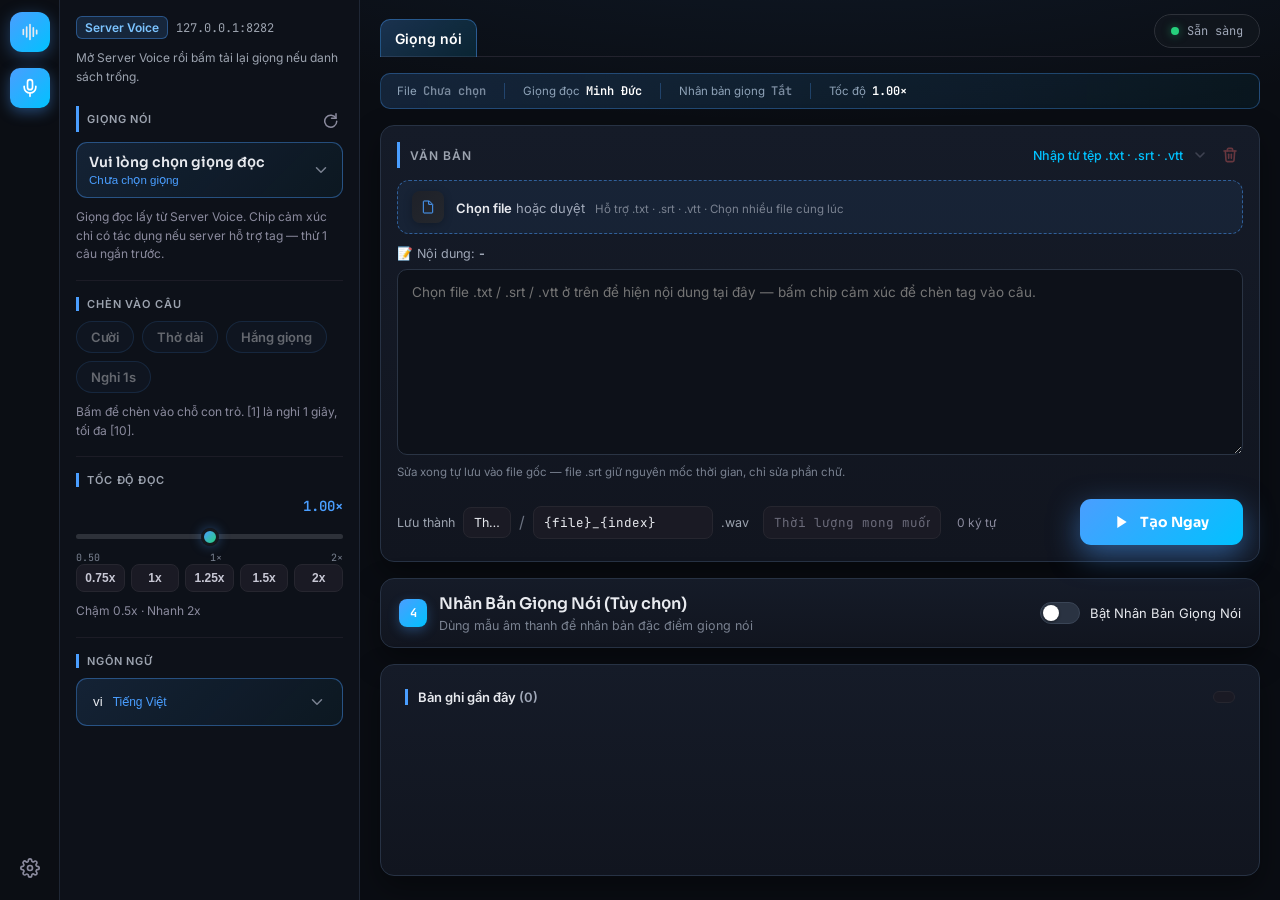
==== commit 438d83b2: "Bo muc Chat luong am thanh (NumStep): server VieNeu moi khong dung num_step" ====
--- a/web/index.html
+++ b/web/index.html
@@ -147,22 +147,7 @@
                 </div>
       </section>
 
-      <section class="vn-sec">
-        <div class="vn-sec-title">Chất lượng âm thanh</div>
-<div class="slider-block">
-                  <div class="field-top">
-                    <span class="slider-value" id="numStepVal">+8 NT</span>
-                  </div>
-                  <input type="range" id="NumStepSlider" min="4" max="64" step="1" value="8"
-                    oninput="updateNumStep(this.value)">
-                  <div class="slider-scale"><span>4 NT</span><span>32 NT</span><span>64 NT</span></div>
-                  <div class="preset-row">
-                    <button class="preset-btn" onclick="setNumStep(6)">Thấp hơn</button>
-                    <button class="preset-btn" onclick="setNumStep(32)">Bình thường</button>
-                    <button class="preset-btn" onclick="setNumStep(40)">Cao hơn</button>
-                  </div>
-                </div>
-      </section>
+      
     </aside>
 
     <!-- Cột chính kiểu app VieNeu -->
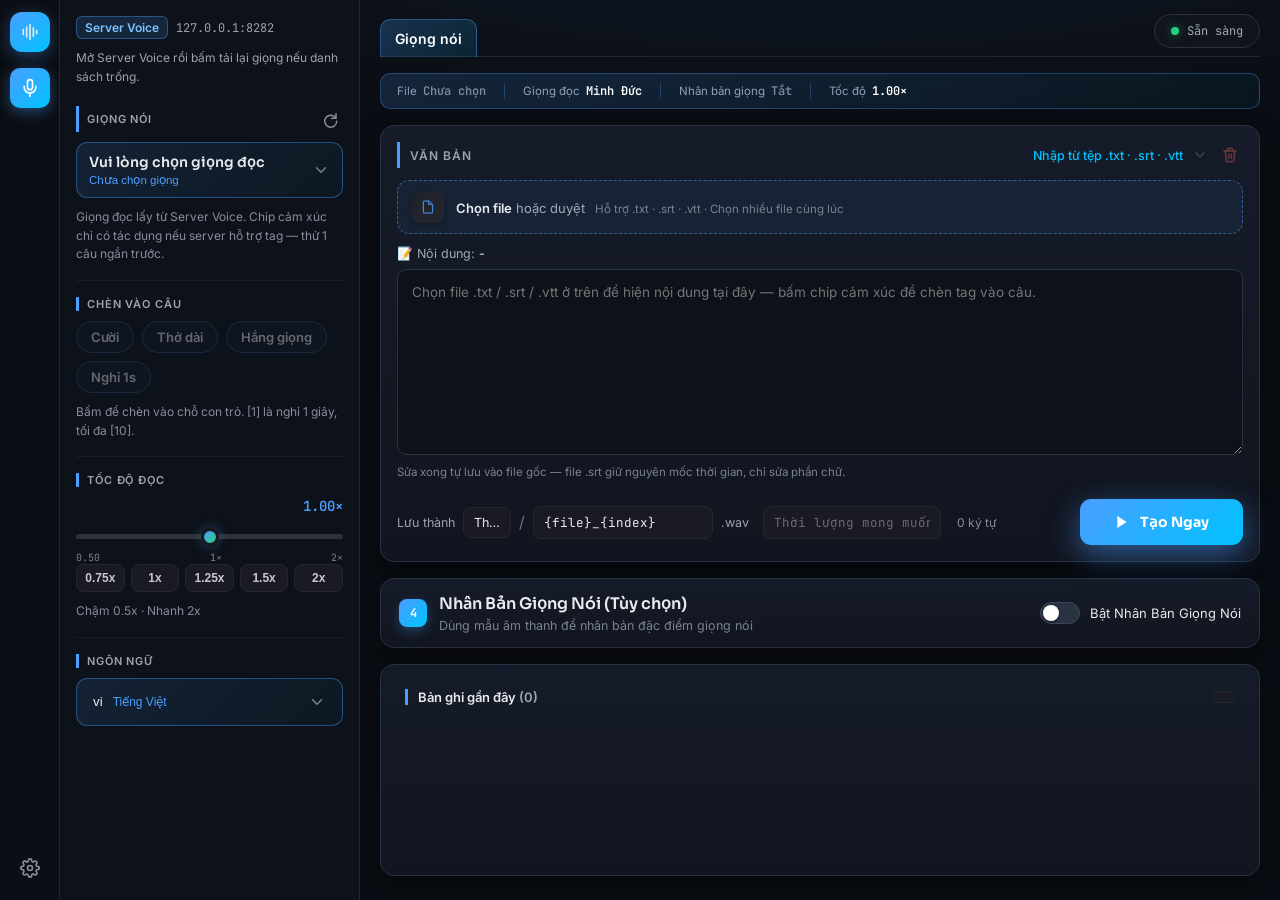
==== commit 0a488af0: "Chuyen thong bao loi tu khu vuc Ban ghi gan day xuong duoi o soan van ban" ====
--- a/web/index.html
+++ b/web/index.html
@@ -221,6 +221,7 @@
               <textarea id="contentEditor" rows="6" spellcheck="false"
                 placeholder="Chọn file .txt / .srt / .vtt ở trên để hiện nội dung tại đây — bấm chip cảm xúc để chèn tag vào câu."></textarea>
               <div class="content-editor-note">Sửa xong tự lưu vào file gốc — file .srt giữ nguyên mốc thời gian, chỉ sửa phần chữ.</div>
+              <div class="error-banner" id="errorBanner"></div>
             </div>
         <div class="vn-save-row">
           <div class="vn-save-left">
@@ -331,7 +332,6 @@
                 <div class="progress-fill" id="progressFill"></div>
               </div>
             </div>
-<div class="error-banner" id="errorBanner"></div>
         </div>
         <div class="vn-recent-list" id="recentList"></div>
       </section>
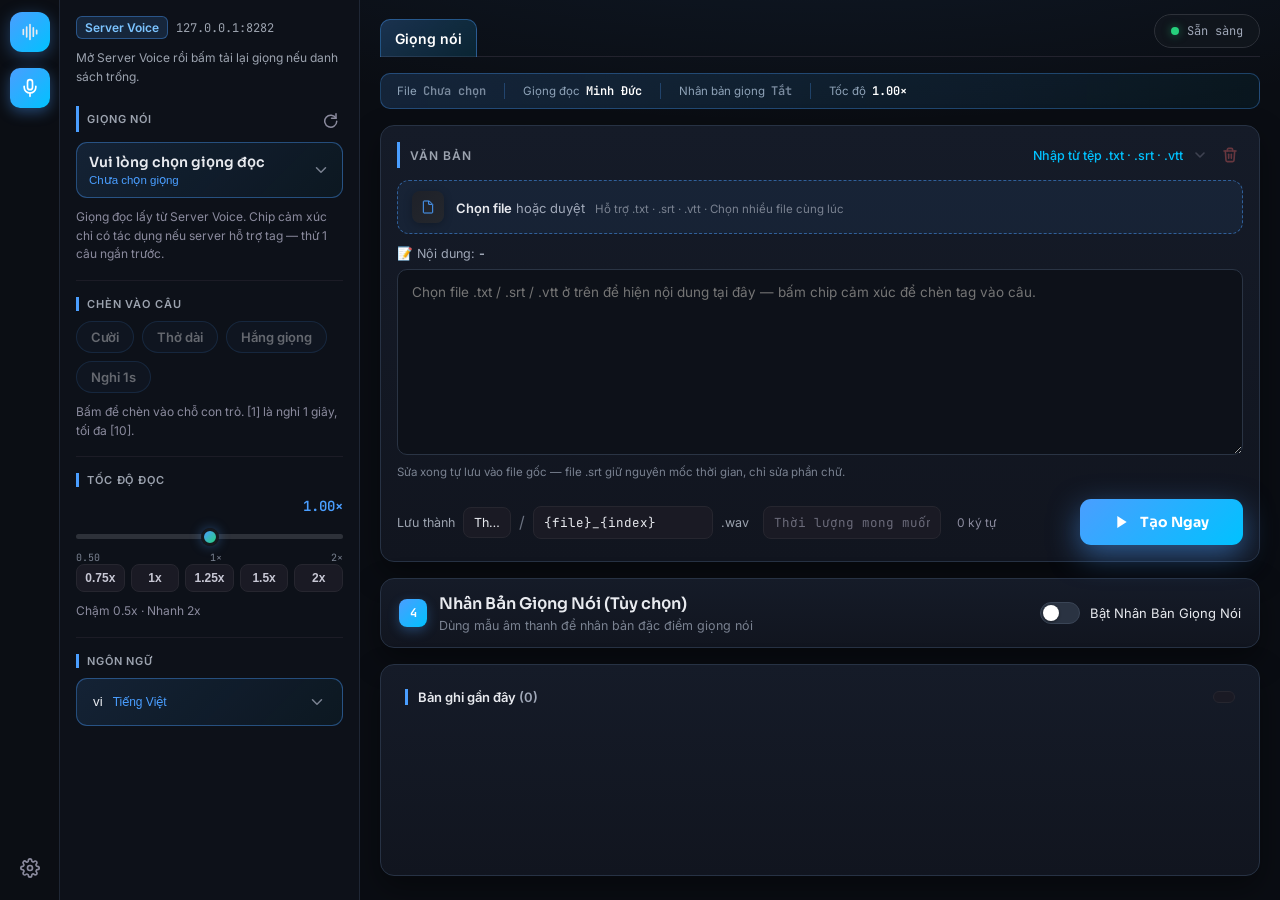
==== commit 172ea96b: "Cho tao giong tu van ban go truc tiep, khong bat buoc chon file" ====
--- a/web/index.html
+++ b/web/index.html
@@ -708,6 +708,7 @@
                if (rp && out) rp.textContent = out;
            } catch (e) {}
            if (typeof refreshRecentList === 'function') refreshRecentList();
+           if (typeof loadContentEditor === 'function') loadContentEditor();
             // onFontsLoaded(); // gọi hàm xử lý UI của bạn ở đây
         } catch (err) {
             apiReady = false; // cho phép thử lại nếu lỗi
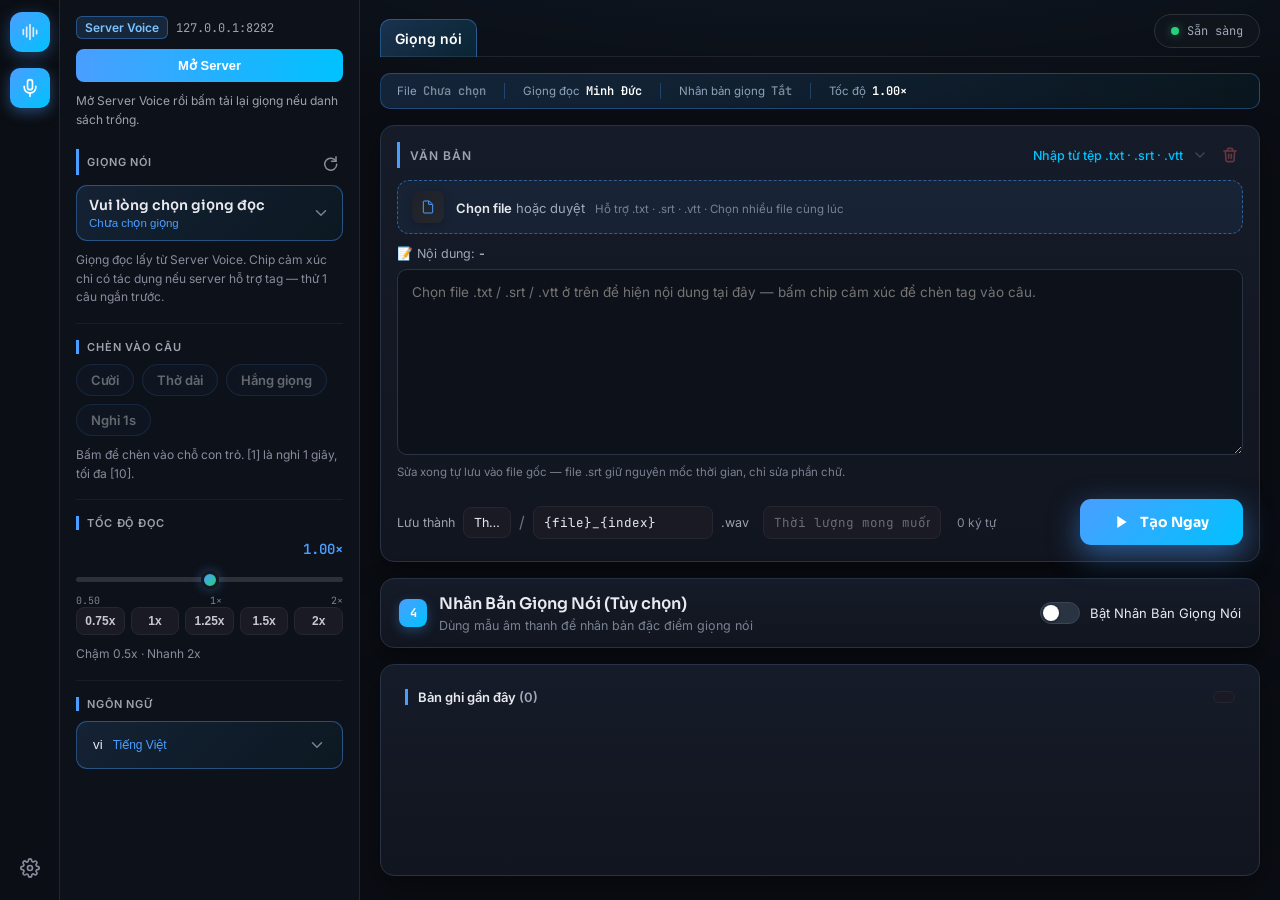
==== commit 1d00939e: "Tu mo Server Voice khi mo app (thay cho whisper init); nut Mo Server o sidebar khi chua ket noi" ====
--- a/web/index.html
+++ b/web/index.html
@@ -49,6 +49,7 @@
         <span class="vn-badge">Server Voice</span>
         <span class="vn-server-addr">127.0.0.1:8282</span>
       </div>
+      <button class="vn-server-btn" id="serverStartBtn" onclick="onServerStartClick()">Mở Server</button>
       <div class="vn-server-note">Mở Server Voice rồi bấm tải lại giọng nếu danh sách trống.</div>
 
       <section class="vn-sec">
@@ -311,6 +312,12 @@
                 <div id="cloneSaveFields">
                   <div class="clone-name-wrap">
                     <input type="text" class="rs-source-input" id="nameSaveClone"  placeholder="Nhập tên giọng nói"/>
+                    <input type="text" class="rs-source-input" id="descSaveClone" placeholder="Mô tả — vd: Bắc - Phong cách tự nhiên" maxlength="64" />
+                    <select id="genderSaveClone">
+                      <option value="">Giới tính</option>
+                      <option value="male">Nam</option>
+                      <option value="female">Nữ</option>
+                    </select>
                   </div>
                 </div>
               </div>
@@ -699,6 +706,7 @@
             systemFonts = await window.pywebview.api.get_system_fonts();
             console.log("Fonts:", systemFonts);
            await getCloneConfig()
+           if (typeof refreshServerButton === 'function') refreshServerButton();
            try {
                const fc = await window.pywebview.api.get_folder_config();
                const out = fc && fc.voice_subtitle ? fc.voice_subtitle : '';
--- a/web/css/style.css
+++ b/web/css/style.css
@@ -1250,7 +1250,7 @@
     margin-top: 16px;
     display: none;
     animation: fadeInUp 0.4s ease;
-    margin-bottom: 10px;
+    margin-bottom: 22px;
   }
 
   .progress-wrap.active {
@@ -1409,8 +1409,7 @@
 
   /* ==================== STATUS LOG ==================== */
   .status-log {
-  flex: 1;
-  min-height: 0;
+  flex: 0 0 auto;
   display: flex;
   flex-direction: column;
   margin-top: 18px;
@@ -2276,8 +2275,8 @@
   padding: 16px;
 }
 
-.vn-sidebar::-webkit-scrollbar { width: 4px; }
-.vn-sidebar::-webkit-scrollbar-thumb { background: #2a2a36; border-radius: 4px; }
+.vn-sidebar::-webkit-scrollbar { width: 6px; }
+.vn-sidebar::-webkit-scrollbar-thumb { background: rgba(74, 158, 255, 0.35); border-radius: 3px; }
 
 .vn-server {
   display: flex;
@@ -2397,7 +2396,7 @@
 }
 
 .vn-main::-webkit-scrollbar { width: 6px; }
-.vn-main::-webkit-scrollbar-thumb { background: #2a2a36; border-radius: 4px; }
+.vn-main::-webkit-scrollbar-thumb { background: rgba(74, 158, 255, 0.35); border-radius: 3px; }
 
 .vn-tabs {
   display: flex;
@@ -3566,3 +3565,54 @@
   border-color: rgba(74, 158, 255, 0.5);
   box-shadow: none;
 }
+
+/* O mo ta + gioi tinh ben canh o ten giong (luu mau clone) */
+.vn-clone-full .clone-name-wrap { gap: 10px; }
+.vn-clone-full .clone-name-wrap #nameSaveClone { flex: 1 1 0; min-width: 0; }
+.vn-clone-full .clone-name-wrap #descSaveClone { flex: 2 1 0; min-width: 0; }
+.vn-clone-full .clone-name-wrap #genderSaveClone {
+  flex: 0 0 118px; min-width: 0; box-sizing: border-box;
+  background-color: #1a1a24; border: 1px solid #26262f; color: #e8eaef;
+  border-radius: 8px; padding: 9px 30px 9px 12px; font-size: 12.5px; outline: none;
+  color-scheme: dark; cursor: pointer;
+  appearance: none; -webkit-appearance: none;
+  background-image: url("data:image/svg+xml,%3Csvg xmlns='http://www.w3.org/2000/svg' width='12' height='12' viewBox='0 0 24 24' fill='none' stroke='%238b8b9e' stroke-width='2.5' stroke-linecap='round' stroke-linejoin='round'%3E%3Cpath d='m6 9 6 6 6-6'/%3E%3C/svg%3E");
+  background-repeat: no-repeat; background-position: right 10px center;
+}
+.vn-clone-full .clone-name-wrap #genderSaveClone:hover { border-color: #3a4556; }
+.vn-clone-full .clone-name-wrap #genderSaveClone:focus { border-color: #4a9eff; }
+
+/* Thanh cuon thong nhat toan app: mong, xanh (giong danh sach file / ban ghi) */
+*::-webkit-scrollbar { width: 6px; height: 6px; }
+*::-webkit-scrollbar-track { background: transparent; }
+*::-webkit-scrollbar-thumb { background: rgba(74, 158, 255, 0.35); border-radius: 3px; }
+*::-webkit-scrollbar-thumb:hover { background: rgba(74, 158, 255, 0.55); }
+* { scrollbar-width: thin; scrollbar-color: rgba(74, 158, 255, 0.35) transparent; }
+
+/* Danh sach giong: ten 1 hang, mo ta 1 hang, khong cuon ngang */
+.voice-select-panel { overflow-x: hidden; }
+.voice-option .voice-name {
+  flex: 1 1 auto; min-width: 0;
+  white-space: nowrap; overflow: hidden; text-overflow: ellipsis;
+}
+.voice-option .voice-tag {
+  flex: 0 0 auto; min-width: 0; max-width: 55%;
+  white-space: nowrap; overflow: hidden; text-overflow: ellipsis;
+}
+
+/* Nut Mo Server o sidebar: chi hien khi server chua ket noi */
+.vn-server-btn {
+  display: block;
+  width: 100%;
+  margin-top: 10px;
+  padding: 9px 12px;
+  border: none;
+  border-radius: 8px;
+  background: linear-gradient(90deg, #4a9eff, #00c2ff);
+  color: #fff;
+  font-size: 13px;
+  font-weight: 600;
+  cursor: pointer;
+}
+.vn-server-btn:hover:not(:disabled) { filter: brightness(1.12); }
+.vn-server-btn:disabled { opacity: 0.6; cursor: default; }
